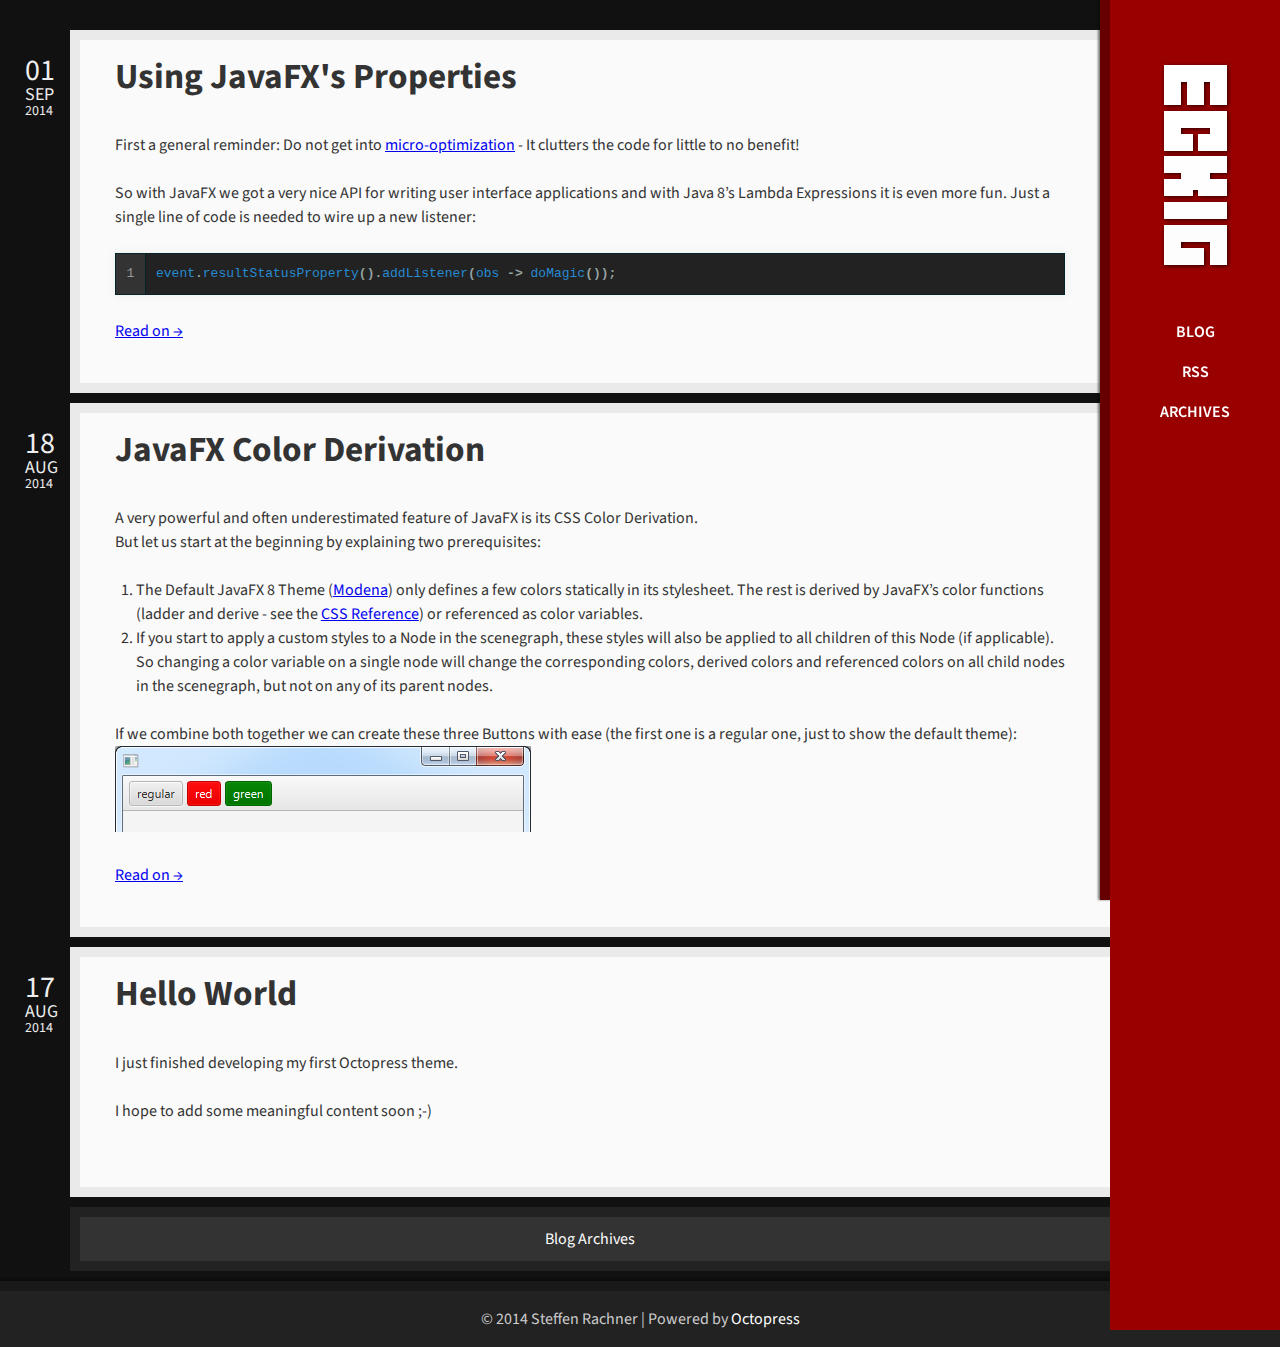
==== index.html @ db7b7342 "Site updated at 2014-09-01 18:35:54 UTC" ====
<!DOCTYPE html>
<!--            _    _        -->
<!--   ___  ___| | _(_) __ _  -->
<!--  / _ \/ __| |/ / |/ _` | -->
<!-- |  __/ (__|   <| | (_| | -->
<!--  \___|\___|_|\_\_|\__, | -->
<!--                   |___/  -->
<!--[if IEMobile 7 ]><html class="no-js iem7"><![endif]-->
<!--[if lt IE 9]><html class="no-js lte-ie8"><![endif]-->
<!--[if (gt IE 8)|(gt IEMobile 7)|!(IEMobile)|!(IE)]><!--><html class="no-js" lang="en"><!--<![endif]-->
<head>
  <meta charset="utf-8">
  <title>eckig</title>
  <meta name="viewport" content="width=device-width, initial-scale=1">

  
  <link rel="canonical" href="http://eckig.github.io">
  <link href="/favicon.png" rel="icon">
  <link href="//fonts.googleapis.com/css?family=Source+Sans+Pro:400,600" rel="stylesheet" type="text/css">
  <link href="/stylesheets/screen.css" media="screen, projection" rel="stylesheet" type="text/css">
  <link href="/atom.xml" rel="alternate" title="eckig" type="application/atom+xml">
  <script src="/javascripts/modernizr-2.0.js"></script>
  <script src="//ajax.googleapis.com/ajax/libs/jquery/1.9.1/jquery.min.js"></script>
  <script>!window.jQuery && document.write(unescape('%3Cscript src="./javascripts/libs/jquery.min.js"%3E%3C/script%3E'))</script>
  <script src="/javascripts/octopress.js" type="text/javascript"></script>
</head>

<body    class="collapse-sidebar sidebar-footer" >
  <header id="site-header" role="banner"><h1 class="title"><a href="/">eckig</a></h1>
<nav class="clearfix">
	<ul class="main-navigation">
  <li><a href="/">Blog</a></li>
  <li><a href="/atom.xml" rel="subscribe-rss" title="subscribe via RSS">RSS</a></li>
  <li><a href="/blog/archives">Archives</a></li>
</ul>


</nav>
<div class="header-bottom"></div>
</header>
  <div id="content-wrapper">
	<div class="blog-index">
  
  
  
    <article class="post format-standard"><div class="inner">
      <header>
	
	  <h1 class="entry-title"><a href="/blog/2014/09/01/using-javafxs-properties/">Using JavaFX's Properties</a></h1>
	
</header>

  <p>First a general reminder: Do not get into <a href="http://blog.codinghorror.com/the-sad-tragedy-of-micro-optimization-theater/">micro-optimization</a> - It clutters the code for little to no benefit!</p>

<p>So with JavaFX we got a very nice API for writing user interface applications and with Java 8&rsquo;s Lambda Expressions it is even more fun. Just a single line of code is needed to wire up a new listener:</p>

<figure class='code'><figcaption><span></span></figcaption><div class="highlight"><table><tr><td class="gutter"><pre class="line-numbers"><span class='line-number'>1</span>
</pre></td><td class='code'><pre><code class='java'><span class='line'><span class="n">event</span><span class="o">.</span><span class="na">resultStatusProperty</span><span class="o">().</span><span class="na">addListener</span><span class="o">(</span><span class="n">obs</span> <span class="o">-&gt;</span> <span class="n">doMagic</span><span class="o">());</span>
</span></code></pre></td></tr></table></div></figure>


<p></p>


  
    

	<time class='entry-date' datetime='2014-09-01T19:48:48+02:00'>
	  <span class='date'>
		<span class='date-day'>01</span>
		<span class='date-month'>Sep</span>
		<span class='date-year'>2014</span>
	  </span>
	</time>


  
  
  
  
	<footer>
	  <a rel="full-article" href="/blog/2014/09/01/using-javafxs-properties/">Read on &rarr;</a>
	</footer>
  


    </div></article>
  
  
    <article class="post format-standard"><div class="inner">
      <header>
	
	  <h1 class="entry-title"><a href="/blog/2014/08/18/javafx-color-derivation/">JavaFX Color Derivation</a></h1>
	
</header>

  <p>A very powerful and often underestimated feature of JavaFX is its CSS Color Derivation.<br/>
But let us start at the beginning by explaining two prerequisites:</p>

<ol>
<li>The Default JavaFX 8 Theme (<a href="http://fxexperience.com/2013/01/modena-new-theme-for-javafx-8/">Modena</a>) only defines a few colors statically in its stylesheet. The rest is derived by JavaFX&rsquo;s color functions (ladder and derive - see the <a href="http://docs.oracle.com/javase/8/javafx/api/javafx/scene/doc-files/cssref.html#typecolor">CSS Reference</a>) or referenced as color variables.</li>
<li>If you start to apply a custom styles to a Node in the scenegraph, these styles will also be applied to all children of this Node (if applicable). So changing a color variable on a single node will change the corresponding colors, derived colors and referenced colors on all child nodes in the scenegraph, but not on any of its parent nodes.</li>
</ol>


<p>If we combine both together we can create these three Buttons with ease (the first one is a regular one, just to show the default theme):<br/>
<img src="/assets/images/javafx-color-derivation-screenshot-1.png" alt="Java FX Color derivation example" /></p>


  
    

	<time class='entry-date' datetime='2014-08-18T18:35:51+02:00'>
	  <span class='date'>
		<span class='date-day'>18</span>
		<span class='date-month'>Aug</span>
		<span class='date-year'>2014</span>
	  </span>
	</time>


  
  
  
  
	<footer>
	  <a rel="full-article" href="/blog/2014/08/18/javafx-color-derivation/">Read on &rarr;</a>
	</footer>
  


    </div></article>
  
  
    <article class="post format-standard"><div class="inner">
      <header>
	
	  <h1 class="entry-title"><a href="/blog/2014/08/17/hello-world/">Hello World</a></h1>
	
</header>

  <p>I just finished developing my first Octopress theme.</p>

<p>I hope to add some meaningful content soon ;-)</p>

  
    

	<time class='entry-date' datetime='2014-08-17T15:31:03+02:00'>
	  <span class='date'>
		<span class='date-day'>17</span>
		<span class='date-month'>Aug</span>
		<span class='date-year'>2014</span>
	  </span>
	</time>


  
  
  
  


    </div></article>
  
  <div class="pagination"><div class="inner">
    
    <a href="/blog/archives">Blog Archives</a>
    
  </div></div>
</div>

  </div>
  <footer id="footer" role="contentinfo"><div class="inner">
	<p>&copy; 2014 Steffen Rachner | <span class="credit">Powered by <a href="http://octopress.org">Octopress</a></span></p>
</div></footer>
  

<script type="text/javascript">
      var disqus_shortname = 'eckig';
      
        
        var disqus_script = 'count.js';
      
    (function () {
      var dsq = document.createElement('script'); dsq.type = 'text/javascript'; dsq.async = true;
      dsq.src = '//' + disqus_shortname + '.disqus.com/' + disqus_script;
      (document.getElementsByTagName('head')[0] || document.getElementsByTagName('body')[0]).appendChild(dsq);
    }());
</script>



</body>
</html>
---- stylesheets/screen.css ----
html,body,div,span,applet,object,iframe,h1,h2,h3,h4,h5,h6,p,blockquote,pre,a,abbr,acronym,address,big,cite,code,del,dfn,em,img,ins,kbd,q,s,samp,small,strike,strong,sub,sup,tt,var,b,u,i,center,dl,dt,dd,ol,ul,li,fieldset,form,label,legend,table,caption,tbody,tfoot,thead,tr,th,td,article,aside,canvas,details,embed,figure,figcaption,footer,header,hgroup,menu,nav,output,ruby,section,summary,time,mark,audio,video{margin:0;padding:0;border:0;font:inherit;font-size:100%;vertical-align:baseline}html{line-height:1}ol,ul{list-style:none}table{border-collapse:collapse;border-spacing:0}caption,th,td{text-align:left;font-weight:normal;vertical-align:middle}q,blockquote{quotes:none}q:before,q:after,blockquote:before,blockquote:after{content:"";content:none}a img{border:none}article,aside,details,figcaption,figure,footer,header,hgroup,menu,nav,section,summary{display:block}.heading,h1,h2,h3,h4,h5,h6,#site-header ul a,.entry-date{font-family:"Source Sans Pro","PT Serif","Georgia","Helvetica Neue",Arial,sans-serif}.sans,body,html .gist .gist-file .gist-meta{font-family:"Source Sans Pro","PT Sans","Helvetica Neue",Arial,sans-serif}.serif{font-family:"Source Sans Pro","PT Sans","Helvetica Neue",Arial,sans-serif}.mono,pre,code,tt,p code,li code{font-family:Menlo,Monaco,"Andale Mono","lucida console","Courier New",monospace}body{line-height:1.5em;color:#333}h1{font-size:2.2em;line-height:1.2em}h1,h2,h3,h4,h5,h6{text-rendering:optimizelegibility;margin-bottom:1em;font-weight:bold}h2,section h1{font-size:1.5em}h3,section h2,section section h1{font-size:1.3em}h4,section h3,section section h2,section section section h1{font-size:1em}h5,section h4,section section h3{font-size:.9em}h6,section h5,section section h4,section section section h3{font-size:.8em}p,article blockquote,ul,ol{margin-bottom:1.5em}ul{list-style-type:disc}ul ul{list-style-type:circle;margin-bottom:0px}ul ul ul{list-style-type:square;margin-bottom:0px}ol{list-style-type:decimal}ol ol{list-style-type:lower-alpha;margin-bottom:0px}ol ol ol{list-style-type:lower-roman;margin-bottom:0px}ul,ul ul,ul ol,ol,ol ul,ol ol{margin-left:1.3em}ul ul,ul ol,ol ul,ol ol{margin-bottom:0em}strong{font-weight:bold}em{font-style:italic}sup,sub{font-size:0.75em;position:relative;display:inline-block;padding:0 .2em;line-height:.8em}sup{top:-.5em}sub{bottom:-.5em}a[rev='footnote']{font-size:.75em;padding:0 .3em;line-height:1}q{font-style:italic}q:before{content:"\201C"}q:after{content:"\201D"}em,dfn{font-style:italic}strong,dfn{font-weight:bold}del,s{text-decoration:line-through}abbr,acronym{border-bottom:1px dotted;cursor:help}hr{margin-bottom:0.2em}small{font-size:.8em}big{font-size:1.2em}article blockquote{font-style:italic;position:relative;font-size:1.2em;line-height:1.5em;padding-left:1em;border-left:4px solid rgba(68,68,68,0.5)}article blockquote cite{font-style:italic}article blockquote cite a{color:#444 !important;word-wrap:break-word}article blockquote cite:before{content:'\2014';padding-right:.3em;padding-left:.3em;color:#444}.pullquote-right:before,.pullquote-left:before{padding:0;border:none;content:attr(data-pullquote);float:right;width:45%;margin:.5em 0 1em 1.5em;position:relative;top:7px;font-size:1.4em;line-height:1.45em}.pullquote-left:before{float:left;margin:.5em 1.5em 1em 0}.force-wrap{white-space:-moz-pre-wrap;white-space:-pre-wrap;white-space:-o-pre-wrap;white-space:pre-wrap;word-wrap:break-word}body{margin-top:30px;background:#111}::-moz-selection{background:#222;color:#c22;text-shadow:none}::selection{background:#222;color:#c22;text-shadow:none}a{color:#00e;-webkit-transition:color 0.3s;-moz-transition:color 0.3s;-o-transition:color 0.3s;transition:color 0.3s}a:visited{color:#551a8b}a:hover{color:#000}a:focus{outline:none}a:hover,a:active{outline:0}#content-wrapper{padding-left:70px;margin-left:auto;margin-right:0;max-width:1300px}h1.title a:hover,h1.title a:focus{background-color:transparent}header ul,header li{margin:0}#site-header ul{list-style:none;background:#990000}#site-header ul a{font-weight:600;text-decoration:none}#site-header ul a:hover,#site-header ul a:active{background:#660000}.header-bottom{top:364px;height:100%;background:#990000}h1.title,h1.title a{text-indent:-5000em;display:block}article{position:relative}article.post{padding-top:1em}article.post,article.page,section#comments,.pagination{margin:10px 0;border-style:solid;border-width:10px 0 10px 10px}.format-standard,.type-page{background:#fafafa;border-color:#eaeaea;color:#333}section#comments,.pagination{background:#333;border-color:#222}#comments{padding-top:20px}#comments h1{color:#fff}.entry-date{width:40px;position:absolute;top:1rem;left:-55px;color:#eee}.entry-date .date{display:block;line-height:10px}.date .date-day{font-size:30px;line-height:30px}.date .date-month{font-size:18px;line-height:18px;margin-top:-5px;text-transform:uppercase}.date .date-year{font-size:14px;line-height:14px;margin-top:-2px}.pagination .inner,#footer .inner{color:#ccc;text-align:center}.pagination a{margin:0 10px}.pagination .inner{padding-top:10px !important;padding-bottom:10px !important}.pagination a,#footer a,#footer a:visited{text-decoration:none;color:#fff}#footer .inner{padding:1em 0}#footer p{margin:0}.inner{margin:0 auto;padding:0 215px 40px 35px}#blog-archives .post{padding:0}#blog-archives .inner{padding-top:1em}#blog-archives h1{font-size:1.5em;margin:0}#blog-archives>.post>.inner>article{margin-top:1em}article h1 a,article h1 a:visited{text-decoration:none;color:#333}article h1 a:hover,article h1 a:focus{color:#fff;background:#333}h2.archive-year{margin:0;padding:10px 0}article[role="page"] h1.entry-title{color:#fff}#footer{background:#222;border-top:10px solid #191919;-webkit-box-shadow:-11px -2px 2px 0px rgba(5,5,5,0.5);box-shadow:-11px -2px 2px 0px rgba(5,5,5,0.5)}@media screen and (max-width: 900px){#content-wrapper{padding-right:10px;padding-left:10px}article,section,div.comment{border:none !important}.header-bottom,.post-date{display:none}#site-header{border-bottom:10px solid #660000;background:#990000;padding:15px 15px 0}h1.title a,h1.title{color:#fff}h1.title{background:url(../images/logo_mobile.png) no-repeat top left;height:55px;width:157px;margin:0;padding:0}.comments:before{left:91px}ul.nav-menu li{float:right;margin-left:1rem}.nav-menu li a{color:#fff;padding:0.2rem 0.4rem}#respond p.data,#respond p.comment-form-comment{float:none;width:90%}#respond .data label{text-align:left}#respond textarea{width:100%}.inner{padding:0.1rem 1.5rem 1.5rem}article.post,article.page,article.attachment,section#write-comment,section#comments{margin-left:0}.comments-link{display:none}.post-thumb{padding-right:0}}@media screen and (min-width: 900px){#site-header{display:block;position:fixed;right:0;width:170px;height:100%;border-left:10px solid #660000;-webkit-box-shadow:-2px 0px 2px 0px rgba(5,5,5,0.5);box-shadow:-2px 0px 2px 0px rgba(5,5,5,0.5);top:0;z-index:900}h1.title a,h1.title{width:100%;height:100%}h1.title{background:url(../images/logo.png) no-repeat top left;height:270px;margin:0;padding:0}#site-header ul{padding-top:40px}#site-header ul li{text-align:center;width:100%;display:block}#site-header ul li a{display:block;text-align:center;width:100%;color:#fff;text-transform:uppercase;padding:0.6rem 0 0.4rem}}.highlight,html .gist .gist-file .gist-syntax .gist-highlight{border:1px solid #05232b !important}.highlight table td.code,html .gist .gist-file .gist-syntax .gist-highlight table td.code{width:100%}.highlight .line-numbers,html .gist .gist-file .gist-syntax .highlight .line_numbers{text-align:right;font-size:13px;line-height:1.45em;background:#333 !important;border-right:1px solid #00232c !important;padding:.8em !important;-webkit-border-radius:0;-moz-border-radius:0;-ms-border-radius:0;-o-border-radius:0;border-radius:0}.highlight .line-numbers span,html .gist .gist-file .gist-syntax .highlight .line_numbers span{color:#999 !important}figure.code,.gist-file,pre{-webkit-box-shadow:rgba(0,0,0,0.06) 0 0 10px;-moz-box-shadow:rgba(0,0,0,0.06) 0 0 10px;box-shadow:rgba(0,0,0,0.06) 0 0 10px}figure.code .highlight pre,.gist-file .highlight pre,pre .highlight pre{-webkit-box-shadow:none;-moz-box-shadow:none;box-shadow:none}html .gist .gist-file{margin-bottom:1.8em;position:relative;border:none}html .gist .gist-file .highlight{margin-bottom:0}html .gist .gist-file .gist-syntax{border-bottom:0 !important;background:none !important}html .gist .gist-file .gist-syntax .gist-highlight{background:#002b36 !important}html .gist .gist-file .gist-syntax .highlight pre{padding:0}html .gist .gist-file .gist-meta{padding:.6em 0.8em;border:1px solid #083e4b !important;color:#586e75;font-size:.7em !important;background:#073642;line-height:1.5em}html .gist .gist-file .gist-meta a{color:#75878b !important;text-decoration:none}html .gist .gist-file .gist-meta a:hover{text-decoration:underline}html .gist .gist-file .gist-meta a:hover{color:#93a1a1 !important}html .gist .gist-file .gist-meta a[href*='#file']{position:absolute;top:0;left:0;right:-10px;color:#474747 !important}html .gist .gist-file .gist-meta a[href*=raw]{top:.4em}pre{background:#002b36;-webkit-border-radius:0.4em;-moz-border-radius:0.4em;-ms-border-radius:0.4em;-o-border-radius:0.4em;border-radius:0.4em;border:1px solid #05232b;line-height:1.45em;font-size:13px;margin-bottom:2.1em;padding:.8em 1em;color:#93a1a1;overflow:auto}h3.filename+pre{-moz-border-radius-topleft:0px;-webkit-border-top-left-radius:0px;border-top-left-radius:0px;-moz-border-radius-topright:0px;-webkit-border-top-right-radius:0px;border-top-right-radius:0px}p code,li code{display:inline-block;white-space:no-wrap;background:#fff;font-size:.8em;line-height:1.5em;color:#555;border:1px solid #ddd;-webkit-border-radius:0.4em;-moz-border-radius:0.4em;-ms-border-radius:0.4em;-o-border-radius:0.4em;border-radius:0.4em;padding:0 .3em;margin:-1px 0}p pre code,li pre code{font-size:1em !important;background:none;border:none}.pre-code,html .gist .gist-file .gist-syntax .highlight pre,.highlight code{font-family:Menlo,Monaco,"Andale Mono","lucida console","Courier New",monospace !important;overflow:scroll;overflow-y:hidden;display:block;padding:.8em;overflow-x:auto;line-height:1.45em;background:#222 !important;color:#93a1a1 !important}.pre-code span,html .gist .gist-file .gist-syntax .highlight pre span,.highlight code span{color:#93a1a1 !important}.pre-code span,html .gist .gist-file .gist-syntax .highlight pre span,.highlight code span{font-style:normal !important;font-weight:normal !important}.pre-code .c,html .gist .gist-file .gist-syntax .highlight pre .c,.highlight code .c{color:#586e75 !important;font-style:italic !important}.pre-code .cm,html .gist .gist-file .gist-syntax .highlight pre .cm,.highlight code .cm{color:#586e75 !important;font-style:italic !important}.pre-code .cp,html .gist .gist-file .gist-syntax .highlight pre .cp,.highlight code .cp{color:#586e75 !important;font-style:italic !important}.pre-code .c1,html .gist .gist-file .gist-syntax .highlight pre .c1,.highlight code .c1{color:#586e75 !important;font-style:italic !important}.pre-code .cs,html .gist .gist-file .gist-syntax .highlight pre .cs,.highlight code .cs{color:#586e75 !important;font-weight:bold !important;font-style:italic !important}.pre-code .err,html .gist .gist-file .gist-syntax .highlight pre .err,.highlight code .err{color:#dc322f !important;background:none !important}.pre-code .k,html .gist .gist-file .gist-syntax .highlight pre .k,.highlight code .k{color:#cb4b16 !important}.pre-code .o,html .gist .gist-file .gist-syntax .highlight pre .o,.highlight code .o{color:#93a1a1 !important;font-weight:bold !important}.pre-code .p,html .gist .gist-file .gist-syntax .highlight pre .p,.highlight code .p{color:#93a1a1 !important}.pre-code .ow,html .gist .gist-file .gist-syntax .highlight pre .ow,.highlight code .ow{color:#2aa198 !important;font-weight:bold !important}.pre-code .gd,html .gist .gist-file .gist-syntax .highlight pre .gd,.highlight code .gd{color:#93a1a1 !important;background-color:#372c34 !important;display:inline-block}.pre-code .gd .x,html .gist .gist-file .gist-syntax .highlight pre .gd .x,.highlight code .gd .x{color:#93a1a1 !important;background-color:#4d2d33 !important;display:inline-block}.pre-code .ge,html .gist .gist-file .gist-syntax .highlight pre .ge,.highlight code .ge{color:#93a1a1 !important;font-style:italic !important}.pre-code .gh,html .gist .gist-file .gist-syntax .highlight pre .gh,.highlight code .gh{color:#586e75 !important}.pre-code .gi,html .gist .gist-file .gist-syntax .highlight pre .gi,.highlight code .gi{color:#93a1a1 !important;background-color:#1a412b !important;display:inline-block}.pre-code .gi .x,html .gist .gist-file .gist-syntax .highlight pre .gi .x,.highlight code .gi .x{color:#93a1a1 !important;background-color:#355720 !important;display:inline-block}.pre-code .gs,html .gist .gist-file .gist-syntax .highlight pre .gs,.highlight code .gs{color:#93a1a1 !important;font-weight:bold !important}.pre-code .gu,html .gist .gist-file .gist-syntax .highlight pre .gu,.highlight code .gu{color:#6c71c4 !important}.pre-code .kc,html .gist .gist-file .gist-syntax .highlight pre .kc,.highlight code .kc{color:#859900 !important;font-weight:bold !important}.pre-code .kd,html .gist .gist-file .gist-syntax .highlight pre .kd,.highlight code .kd{color:#268bd2 !important}.pre-code .kp,html .gist .gist-file .gist-syntax .highlight pre .kp,.highlight code .kp{color:#cb4b16 !important;font-weight:bold !important}.pre-code .kr,html .gist .gist-file .gist-syntax .highlight pre .kr,.highlight code .kr{color:#d33682 !important;font-weight:bold !important}.pre-code .kt,html .gist .gist-file .gist-syntax .highlight pre .kt,.highlight code .kt{color:#2aa198 !important}.pre-code .n,html .gist .gist-file .gist-syntax .highlight pre .n,.highlight code .n{color:#268bd2 !important}.pre-code .na,html .gist .gist-file .gist-syntax .highlight pre .na,.highlight code .na{color:#268bd2 !important}.pre-code .nb,html .gist .gist-file .gist-syntax .highlight pre .nb,.highlight code .nb{color:#859900 !important}.pre-code .nc,html .gist .gist-file .gist-syntax .highlight pre .nc,.highlight code .nc{color:#d33682 !important}.pre-code .no,html .gist .gist-file .gist-syntax .highlight pre .no,.highlight code .no{color:#b58900 !important}.pre-code .nl,html .gist .gist-file .gist-syntax .highlight pre .nl,.highlight code .nl{color:#859900 !important}.pre-code .ne,html .gist .gist-file .gist-syntax .highlight pre .ne,.highlight code .ne{color:#268bd2 !important;font-weight:bold !important}.pre-code .nf,html .gist .gist-file .gist-syntax .highlight pre .nf,.highlight code .nf{color:#268bd2 !important;font-weight:bold !important}.pre-code .nn,html .gist .gist-file .gist-syntax .highlight pre .nn,.highlight code .nn{color:#b58900 !important}.pre-code .nt,html .gist .gist-file .gist-syntax .highlight pre .nt,.highlight code .nt{color:#268bd2 !important;font-weight:bold !important}.pre-code .nx,html .gist .gist-file .gist-syntax .highlight pre .nx,.highlight code .nx{color:#b58900 !important}.pre-code .vg,html .gist .gist-file .gist-syntax .highlight pre .vg,.highlight code .vg{color:#268bd2 !important}.pre-code .vi,html .gist .gist-file .gist-syntax .highlight pre .vi,.highlight code .vi{color:#268bd2 !important}.pre-code .nv,html .gist .gist-file .gist-syntax .highlight pre .nv,.highlight code .nv{color:#268bd2 !important}.pre-code .mf,html .gist .gist-file .gist-syntax .highlight pre .mf,.highlight code .mf{color:#2aa198 !important}.pre-code .m,html .gist .gist-file .gist-syntax .highlight pre .m,.highlight code .m{color:#2aa198 !important}.pre-code .mh,html .gist .gist-file .gist-syntax .highlight pre .mh,.highlight code .mh{color:#2aa198 !important}.pre-code .mi,html .gist .gist-file .gist-syntax .highlight pre .mi,.highlight code .mi{color:#2aa198 !important}.pre-code .s,html .gist .gist-file .gist-syntax .highlight pre .s,.highlight code .s{color:#2aa198 !important}.pre-code .sd,html .gist .gist-file .gist-syntax .highlight pre .sd,.highlight code .sd{color:#2aa198 !important}.pre-code .s2,html .gist .gist-file .gist-syntax .highlight pre .s2,.highlight code .s2{color:#2aa198 !important}.pre-code .se,html .gist .gist-file .gist-syntax .highlight pre .se,.highlight code .se{color:#dc322f !important}.pre-code .si,html .gist .gist-file .gist-syntax .highlight pre .si,.highlight code .si{color:#268bd2 !important}.pre-code .sr,html .gist .gist-file .gist-syntax .highlight pre .sr,.highlight code .sr{color:#2aa198 !important}.pre-code .s1,html .gist .gist-file .gist-syntax .highlight pre .s1,.highlight code .s1{color:#2aa198 !important}.pre-code div .gd,html .gist .gist-file .gist-syntax .highlight pre div .gd,.highlight code div .gd,.pre-code div .gd .x,html .gist .gist-file .gist-syntax .highlight pre div .gd .x,.highlight code div .gd .x,.pre-code div .gi,html .gist .gist-file .gist-syntax .highlight pre div .gi,.highlight code div .gi,.pre-code div .gi .x,html .gist .gist-file .gist-syntax .highlight pre div .gi .x,.highlight code div .gi .x{display:inline-block;width:100%}.highlight,.gist-highlight{margin-bottom:1.8em;background:#002b36;overflow-y:hidden;overflow-x:auto}.highlight pre,.gist-highlight pre{background:none;-webkit-border-radius:0px;-moz-border-radius:0px;-ms-border-radius:0px;-o-border-radius:0px;border-radius:0px;border:none;padding:0;margin-bottom:0}pre::-webkit-scrollbar,.highlight::-webkit-scrollbar,.gist-highlight::-webkit-scrollbar{height:.5em;background:rgba(255,255,255,0.15)}pre::-webkit-scrollbar-thumb:horizontal,.highlight::-webkit-scrollbar-thumb:horizontal,.gist-highlight::-webkit-scrollbar-thumb:horizontal{background:rgba(255,255,255,0.2);-webkit-border-radius:4px;border-radius:4px}.highlight code{background:#000}figure.code{background:none;padding:0;border:0;margin-bottom:1.5em}figure.code pre{margin-bottom:0}figure.code figcaption{position:relative}figure.code .highlight{margin-bottom:0}.code-title,html .gist .gist-file .gist-meta a[href*='#file'],h3.filename,figure.code figcaption{text-align:center;font-size:13px;line-height:2em;color:#ccc;font-weight:normal;margin-bottom:0;font-family:"Helvetica Neue", Arial, "Lucida Grande", "Lucida Sans Unicode", Lucida, sans-serif;background:#333;border:none}.download-source,html .gist .gist-file .gist-meta a[href*=raw],figure.code figcaption a{position:absolute;right:.8em;text-decoration:none;color:#666 !important;z-index:1;font-size:13px;text-shadow:#cbcccc 0 1px 0;padding-left:3em}.download-source:hover,html .gist .gist-file .gist-meta a[href*=raw]:hover,figure.code figcaption a:hover{text-decoration:underline}
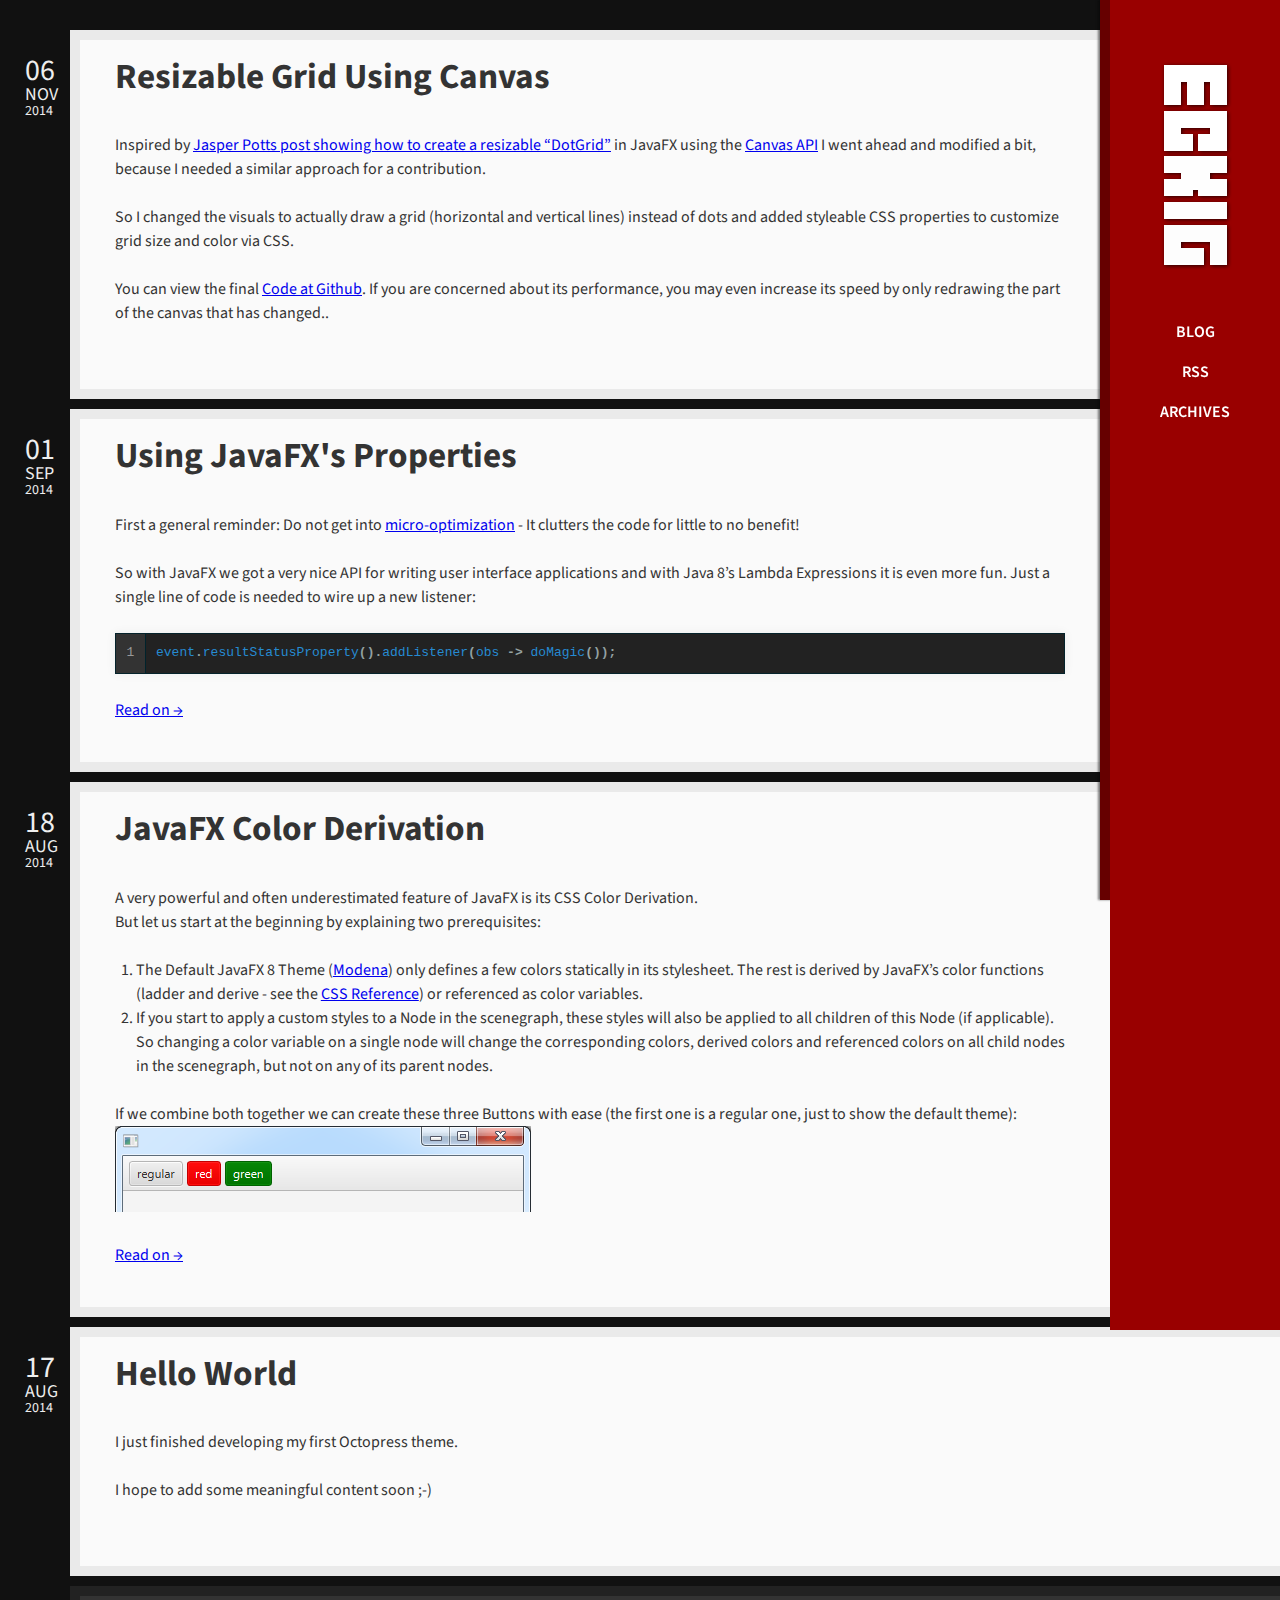
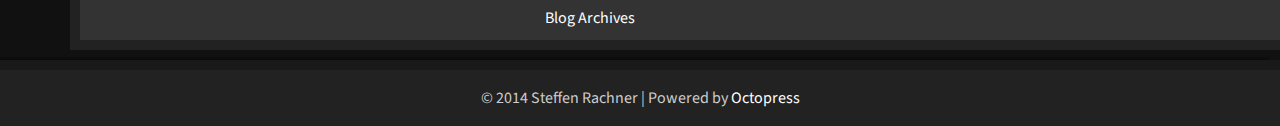
==== commit 40e15db2: "Site updated at 2014-11-06 17:57:17 UTC" ====
--- a/index.html
+++ b/index.html
@@ -47,6 +47,41 @@
     <article class="post format-standard"><div class="inner">
       <header>
 	
+	  <h1 class="entry-title"><a href="/blog/2014/11/06/resizable-grid-using-canvas/">Resizable Grid Using Canvas</a></h1>
+	
+</header>
+
+  <p>Inspired by <a href="http://fxexperience.com/2014/05/resizable-grid-using-canvas/">Jasper Potts post showing how to create a resizable &ldquo;DotGrid&rdquo;</a> in JavaFX using the <a href="http://docs.oracle.com/javase/8/javafx/api/javafx/scene/canvas/Canvas.html">Canvas API</a> I went ahead and modified a bit, because I needed a similar approach for a contribution.</p>
+
+<p>So I changed the visuals to actually draw a grid (horizontal and vertical lines) instead of dots and added styleable CSS properties to customize grid size and color via CSS.</p>
+
+<p>You can view the final <a href="https://gist.github.com/eckig/176b7c2a10048bb71f43">Code at Github</a>.
+If you are concerned about its performance, you may even increase its speed by only redrawing the part of the canvas that has changed..</p>
+
+  
+    
+
+	<time class='entry-date' datetime='2014-11-06T18:38:10+01:00'>
+	  <span class='date'>
+		<span class='date-day'>06</span>
+		<span class='date-month'>Nov</span>
+		<span class='date-year'>2014</span>
+	  </span>
+	</time>
+
+
+  
+  
+  
+  
+
+
+    </div></article>
+  
+  
+    <article class="post format-standard"><div class="inner">
+      <header>
+	
 	  <h1 class="entry-title"><a href="/blog/2014/09/01/using-javafxs-properties/">Using JavaFX's Properties</a></h1>
 	
 </header>
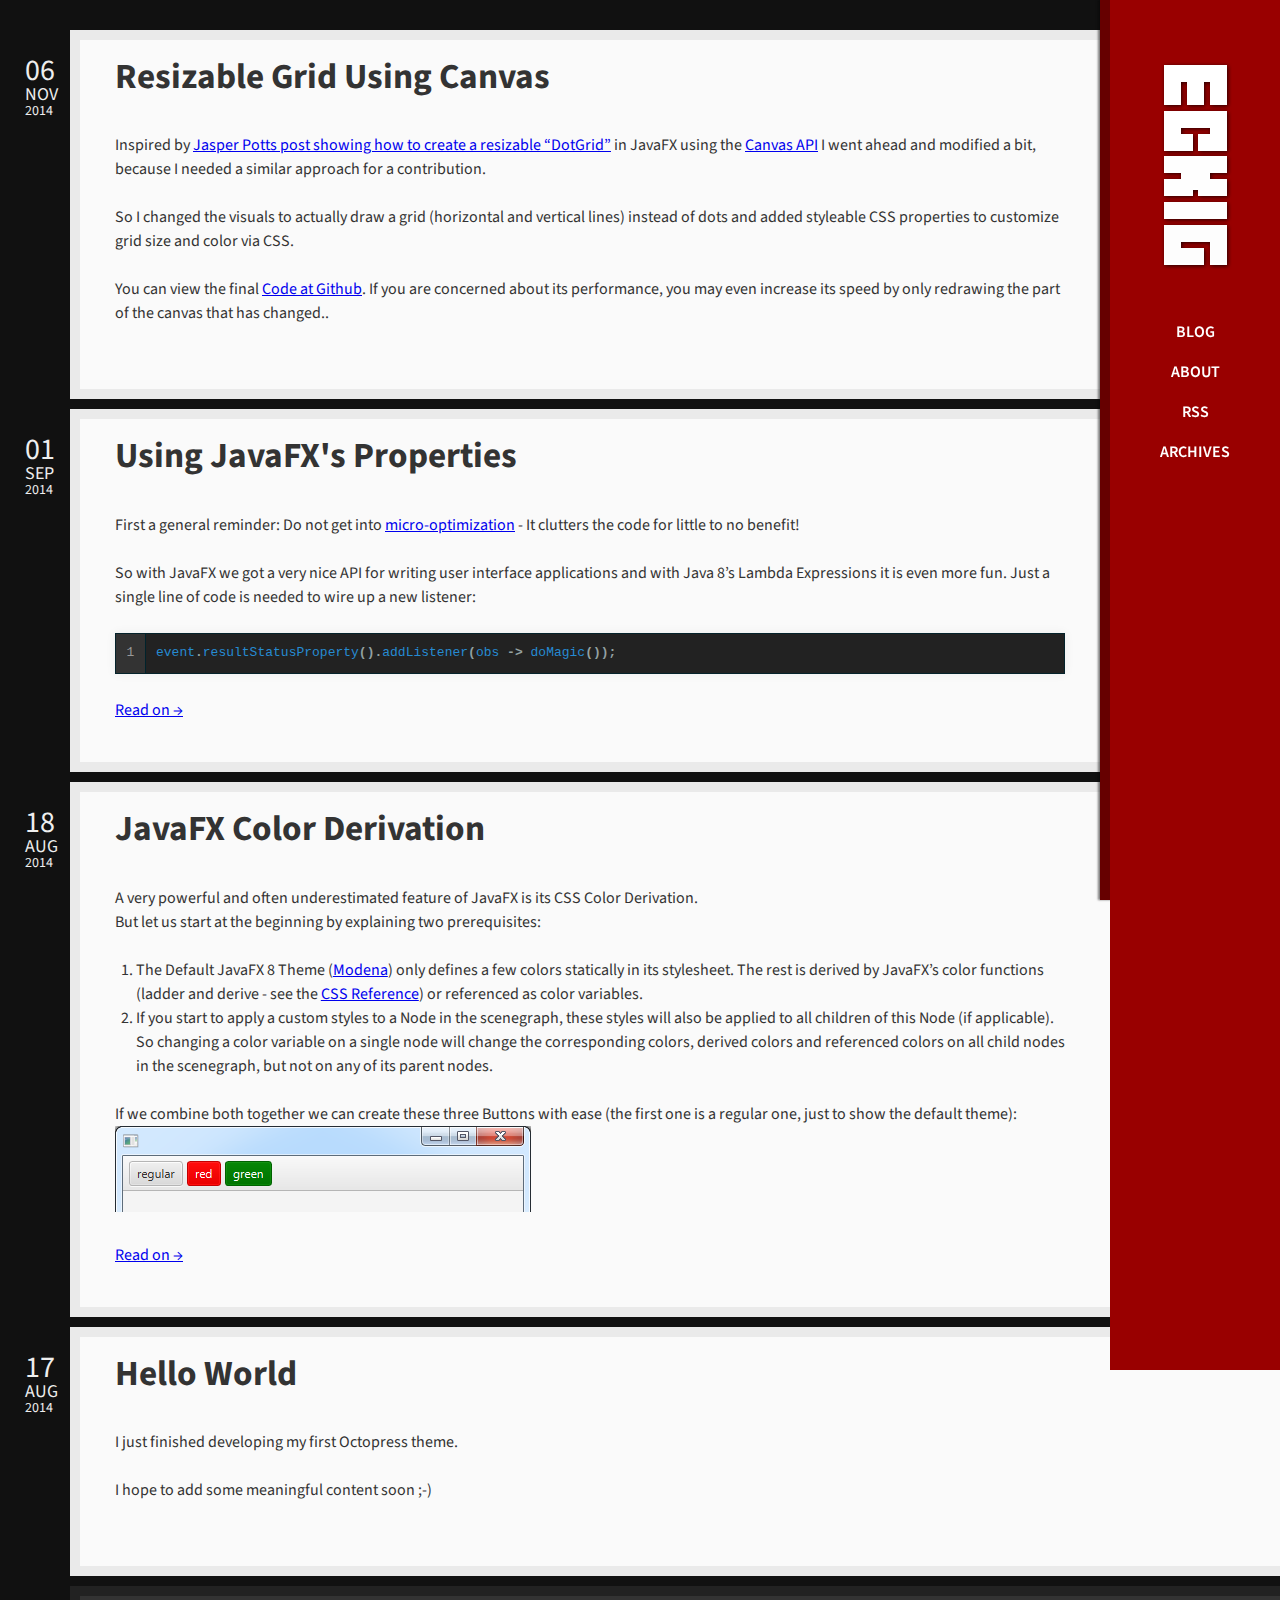
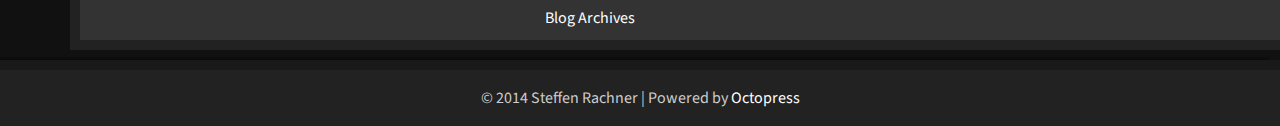
==== commit ea765115: "Site updated at 2014-11-13 19:52:39 UTC" ====
--- a/index.html
+++ b/index.html
@@ -31,6 +31,7 @@
 <nav class="clearfix">
 	<ul class="main-navigation">
   <li><a href="/">Blog</a></li>
+  <li><a href="/about">About</a></li>
   <li><a href="/atom.xml" rel="subscribe-rss" title="subscribe via RSS">RSS</a></li>
   <li><a href="/blog/archives">Archives</a></li>
 </ul>
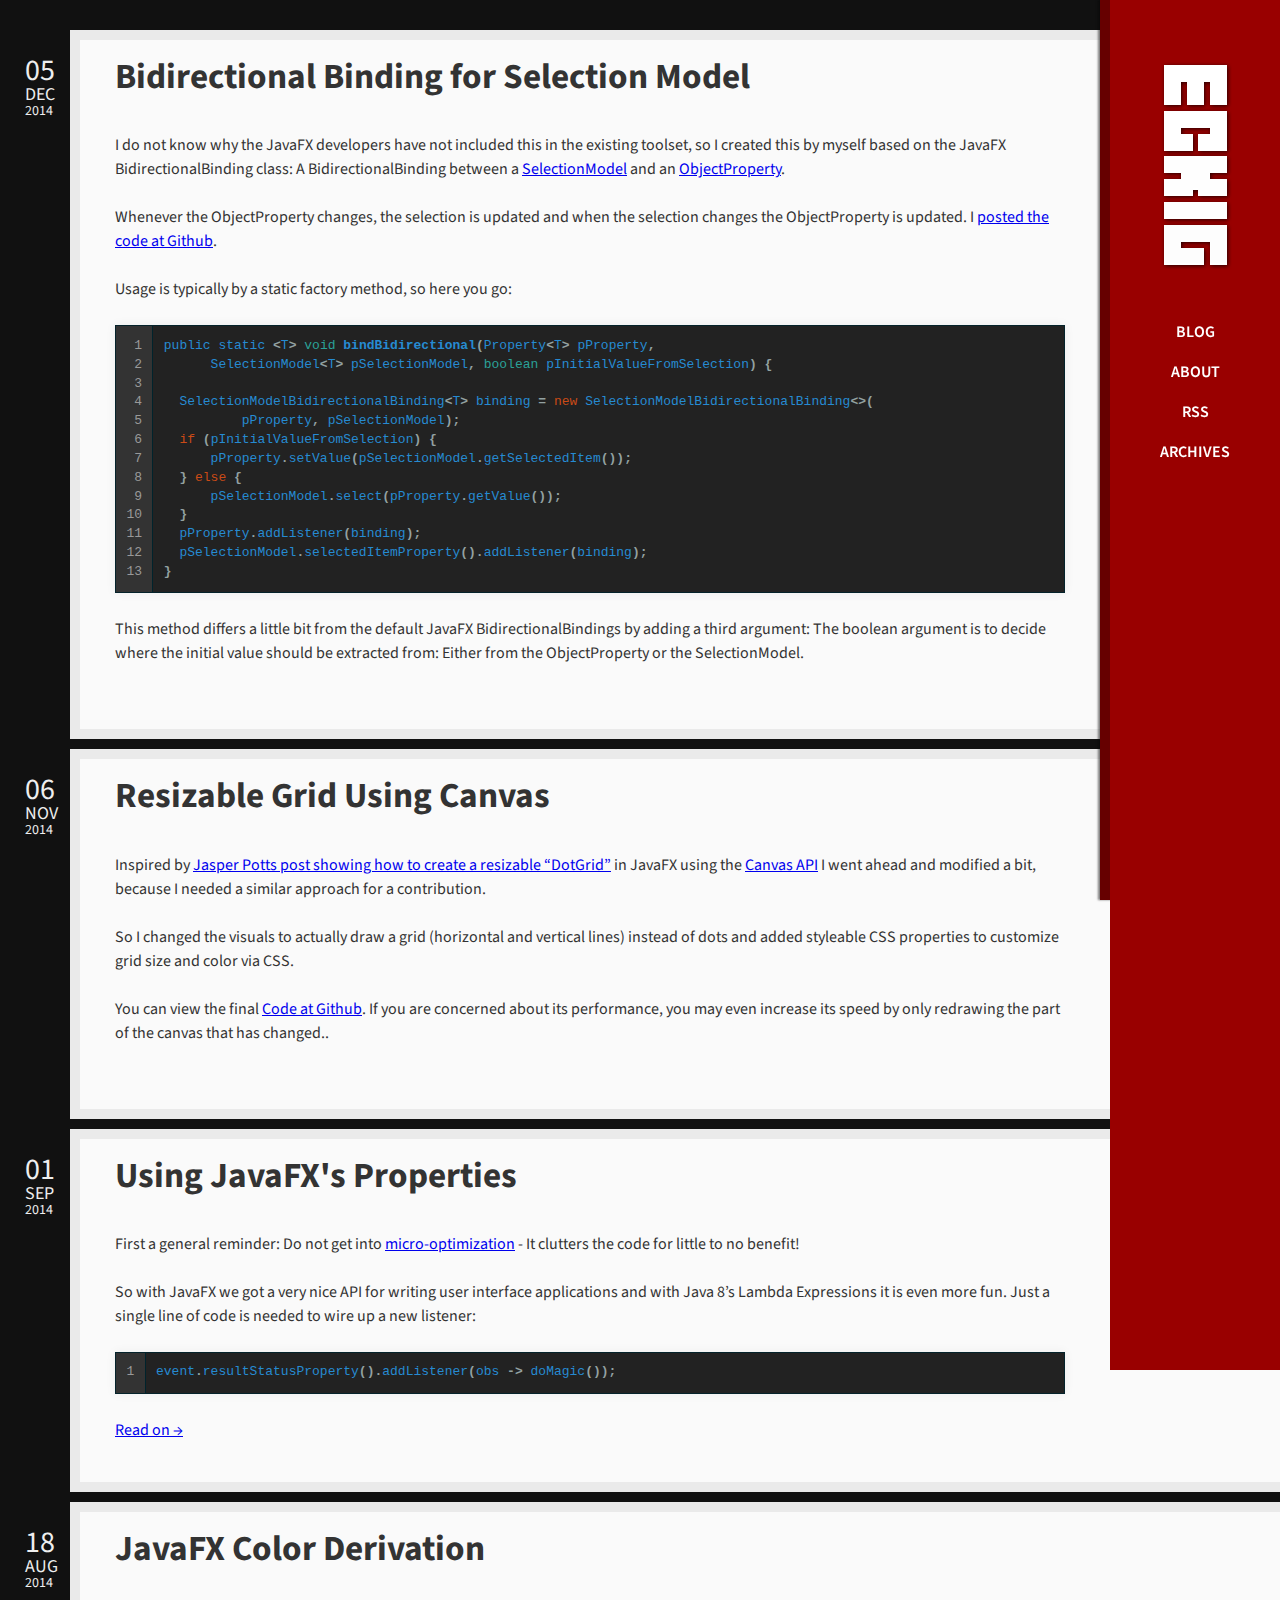
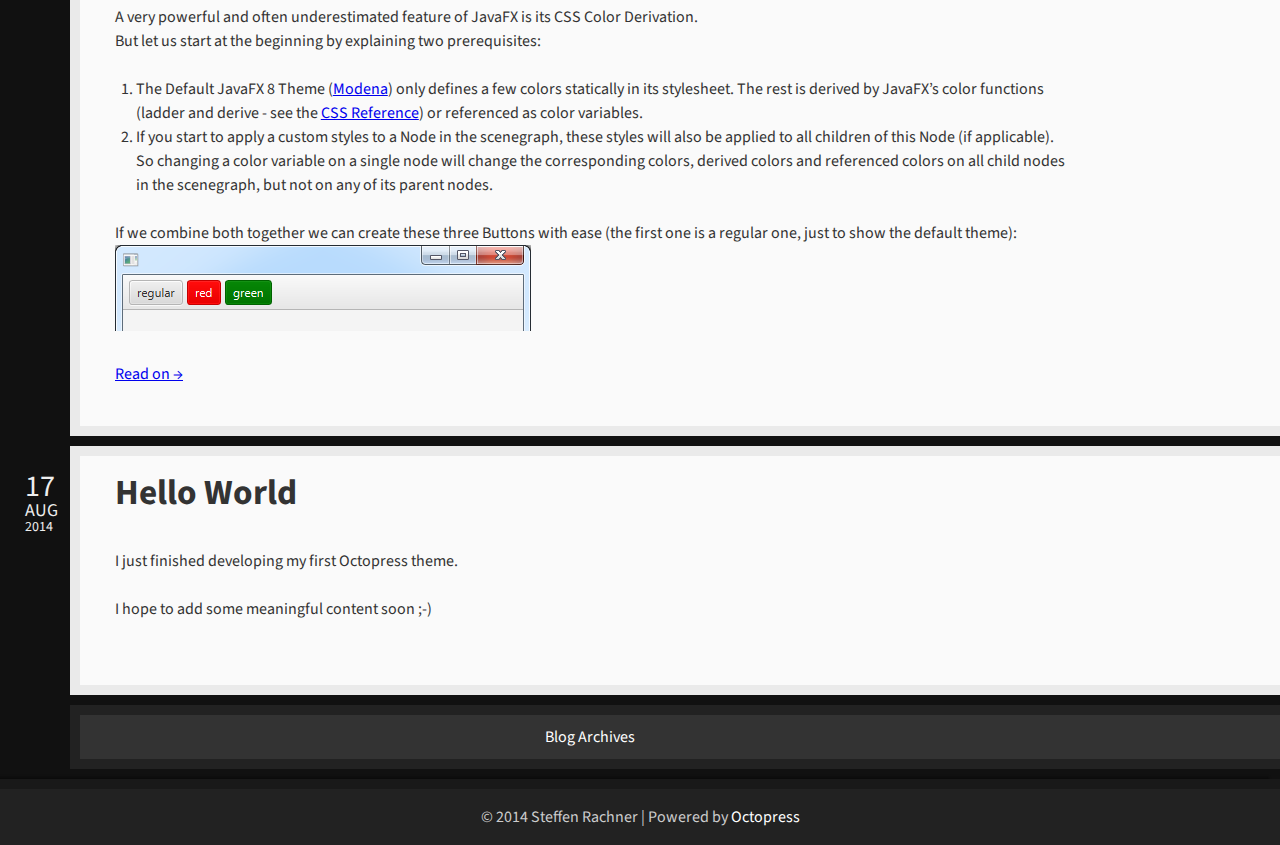
==== commit 0134d529: "Site updated at 2014-12-05 06:35:14 UTC" ====
--- a/index.html
+++ b/index.html
@@ -48,6 +48,71 @@
     <article class="post format-standard"><div class="inner">
       <header>
 	
+	  <h1 class="entry-title"><a href="/blog/2014/12/05/bidirectional-binding-for-selection-model/">Bidirectional Binding for Selection Model</a></h1>
+	
+</header>
+
+  <p>I do not know why the JavaFX developers have not included this in the existing toolset, so I created this by myself based on the JavaFX BidirectionalBinding class: A BidirectionalBinding between a <a href="https://docs.oracle.com/javase/8/javafx/api/javafx/scene/control/SelectionModel.html">SelectionModel</a> and an <a href="https://docs.oracle.com/javase/8/javafx/api/javafx/beans/property/ObjectProperty.html">ObjectProperty</a>.</p>
+
+<p>Whenever the ObjectProperty changes, the selection is updated and when the selection changes the ObjectProperty is updated. I <a href="https://gist.github.com/eckig/03c6c2d6920c69b79ad4">posted the code at Github</a>.</p>
+
+<p>Usage is typically by a static factory method, so here you go:</p>
+
+<figure class='code'><figcaption><span></span></figcaption><div class="highlight"><table><tr><td class="gutter"><pre class="line-numbers"><span class='line-number'>1</span>
+<span class='line-number'>2</span>
+<span class='line-number'>3</span>
+<span class='line-number'>4</span>
+<span class='line-number'>5</span>
+<span class='line-number'>6</span>
+<span class='line-number'>7</span>
+<span class='line-number'>8</span>
+<span class='line-number'>9</span>
+<span class='line-number'>10</span>
+<span class='line-number'>11</span>
+<span class='line-number'>12</span>
+<span class='line-number'>13</span>
+</pre></td><td class='code'><pre><code class='java'><span class='line'><span class="kd">public</span> <span class="kd">static</span> <span class="o">&lt;</span><span class="n">T</span><span class="o">&gt;</span> <span class="kt">void</span> <span class="nf">bindBidirectional</span><span class="o">(</span><span class="n">Property</span><span class="o">&lt;</span><span class="n">T</span><span class="o">&gt;</span> <span class="n">pProperty</span><span class="o">,</span>
+</span><span class='line'>      <span class="n">SelectionModel</span><span class="o">&lt;</span><span class="n">T</span><span class="o">&gt;</span> <span class="n">pSelectionModel</span><span class="o">,</span> <span class="kt">boolean</span> <span class="n">pInitialValueFromSelection</span><span class="o">)</span> <span class="o">{</span>
+</span><span class='line'>
+</span><span class='line'>  <span class="n">SelectionModelBidirectionalBinding</span><span class="o">&lt;</span><span class="n">T</span><span class="o">&gt;</span> <span class="n">binding</span> <span class="o">=</span> <span class="k">new</span> <span class="n">SelectionModelBidirectionalBinding</span><span class="o">&lt;&gt;(</span>
+</span><span class='line'>          <span class="n">pProperty</span><span class="o">,</span> <span class="n">pSelectionModel</span><span class="o">);</span>
+</span><span class='line'>  <span class="k">if</span> <span class="o">(</span><span class="n">pInitialValueFromSelection</span><span class="o">)</span> <span class="o">{</span>
+</span><span class='line'>      <span class="n">pProperty</span><span class="o">.</span><span class="na">setValue</span><span class="o">(</span><span class="n">pSelectionModel</span><span class="o">.</span><span class="na">getSelectedItem</span><span class="o">());</span>
+</span><span class='line'>  <span class="o">}</span> <span class="k">else</span> <span class="o">{</span>
+</span><span class='line'>      <span class="n">pSelectionModel</span><span class="o">.</span><span class="na">select</span><span class="o">(</span><span class="n">pProperty</span><span class="o">.</span><span class="na">getValue</span><span class="o">());</span>
+</span><span class='line'>  <span class="o">}</span>
+</span><span class='line'>  <span class="n">pProperty</span><span class="o">.</span><span class="na">addListener</span><span class="o">(</span><span class="n">binding</span><span class="o">);</span>
+</span><span class='line'>  <span class="n">pSelectionModel</span><span class="o">.</span><span class="na">selectedItemProperty</span><span class="o">().</span><span class="na">addListener</span><span class="o">(</span><span class="n">binding</span><span class="o">);</span>
+</span><span class='line'><span class="o">}</span>
+</span></code></pre></td></tr></table></div></figure>
+
+
+<p>This method differs a little bit from the default JavaFX BidirectionalBindings by adding a third argument: The boolean argument is to decide where the initial value should be extracted from: Either from the ObjectProperty or the SelectionModel.</p>
+
+  
+    
+
+	<time class='entry-date' datetime='2014-12-05T07:17:47+01:00'>
+	  <span class='date'>
+		<span class='date-day'>05</span>
+		<span class='date-month'>Dec</span>
+		<span class='date-year'>2014</span>
+	  </span>
+	</time>
+
+
+  
+  
+  
+  
+
+
+    </div></article>
+  
+  
+    <article class="post format-standard"><div class="inner">
+      <header>
+	
 	  <h1 class="entry-title"><a href="/blog/2014/11/06/resizable-grid-using-canvas/">Resizable Grid Using Canvas</a></h1>
 	
 </header>
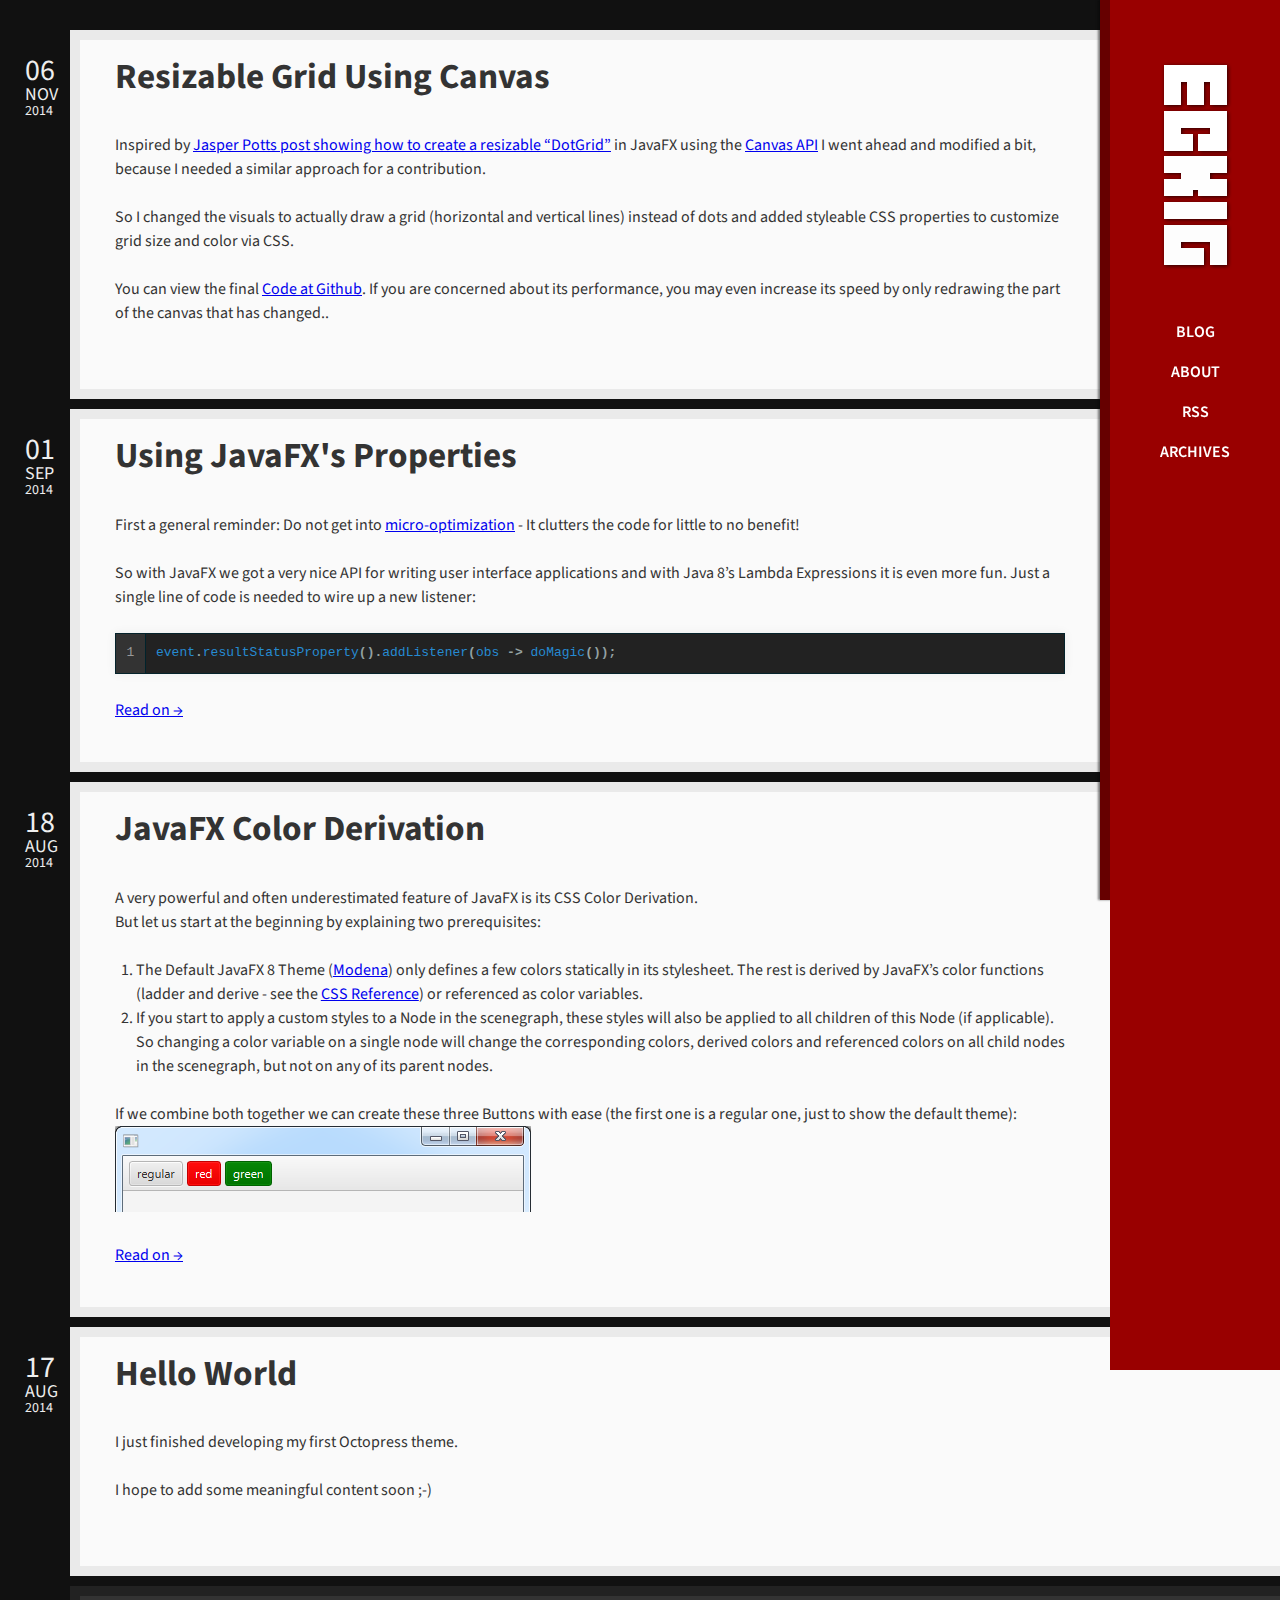
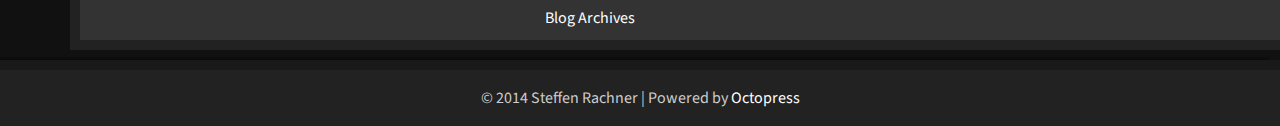
==== commit 91f424e7: "Site updated at 2014-12-05 07:02:24 UTC" ====
--- a/index.html
+++ b/index.html
@@ -48,71 +48,6 @@
     <article class="post format-standard"><div class="inner">
       <header>
 	
-	  <h1 class="entry-title"><a href="/blog/2014/12/05/bidirectional-binding-for-selection-model/">Bidirectional Binding for Selection Model</a></h1>
-	
-</header>
-
-  <p>I do not know why the JavaFX developers have not included this in the existing toolset, so I created this by myself based on the JavaFX BidirectionalBinding class: A BidirectionalBinding between a <a href="https://docs.oracle.com/javase/8/javafx/api/javafx/scene/control/SelectionModel.html">SelectionModel</a> and an <a href="https://docs.oracle.com/javase/8/javafx/api/javafx/beans/property/ObjectProperty.html">ObjectProperty</a>.</p>
-
-<p>Whenever the ObjectProperty changes, the selection is updated and when the selection changes the ObjectProperty is updated. I <a href="https://gist.github.com/eckig/03c6c2d6920c69b79ad4">posted the code at Github</a>.</p>
-
-<p>Usage is typically by a static factory method, so here you go:</p>
-
-<figure class='code'><figcaption><span></span></figcaption><div class="highlight"><table><tr><td class="gutter"><pre class="line-numbers"><span class='line-number'>1</span>
-<span class='line-number'>2</span>
-<span class='line-number'>3</span>
-<span class='line-number'>4</span>
-<span class='line-number'>5</span>
-<span class='line-number'>6</span>
-<span class='line-number'>7</span>
-<span class='line-number'>8</span>
-<span class='line-number'>9</span>
-<span class='line-number'>10</span>
-<span class='line-number'>11</span>
-<span class='line-number'>12</span>
-<span class='line-number'>13</span>
-</pre></td><td class='code'><pre><code class='java'><span class='line'><span class="kd">public</span> <span class="kd">static</span> <span class="o">&lt;</span><span class="n">T</span><span class="o">&gt;</span> <span class="kt">void</span> <span class="nf">bindBidirectional</span><span class="o">(</span><span class="n">Property</span><span class="o">&lt;</span><span class="n">T</span><span class="o">&gt;</span> <span class="n">pProperty</span><span class="o">,</span>
-</span><span class='line'>      <span class="n">SelectionModel</span><span class="o">&lt;</span><span class="n">T</span><span class="o">&gt;</span> <span class="n">pSelectionModel</span><span class="o">,</span> <span class="kt">boolean</span> <span class="n">pInitialValueFromSelection</span><span class="o">)</span> <span class="o">{</span>
-</span><span class='line'>
-</span><span class='line'>  <span class="n">SelectionModelBidirectionalBinding</span><span class="o">&lt;</span><span class="n">T</span><span class="o">&gt;</span> <span class="n">binding</span> <span class="o">=</span> <span class="k">new</span> <span class="n">SelectionModelBidirectionalBinding</span><span class="o">&lt;&gt;(</span>
-</span><span class='line'>          <span class="n">pProperty</span><span class="o">,</span> <span class="n">pSelectionModel</span><span class="o">);</span>
-</span><span class='line'>  <span class="k">if</span> <span class="o">(</span><span class="n">pInitialValueFromSelection</span><span class="o">)</span> <span class="o">{</span>
-</span><span class='line'>      <span class="n">pProperty</span><span class="o">.</span><span class="na">setValue</span><span class="o">(</span><span class="n">pSelectionModel</span><span class="o">.</span><span class="na">getSelectedItem</span><span class="o">());</span>
-</span><span class='line'>  <span class="o">}</span> <span class="k">else</span> <span class="o">{</span>
-</span><span class='line'>      <span class="n">pSelectionModel</span><span class="o">.</span><span class="na">select</span><span class="o">(</span><span class="n">pProperty</span><span class="o">.</span><span class="na">getValue</span><span class="o">());</span>
-</span><span class='line'>  <span class="o">}</span>
-</span><span class='line'>  <span class="n">pProperty</span><span class="o">.</span><span class="na">addListener</span><span class="o">(</span><span class="n">binding</span><span class="o">);</span>
-</span><span class='line'>  <span class="n">pSelectionModel</span><span class="o">.</span><span class="na">selectedItemProperty</span><span class="o">().</span><span class="na">addListener</span><span class="o">(</span><span class="n">binding</span><span class="o">);</span>
-</span><span class='line'><span class="o">}</span>
-</span></code></pre></td></tr></table></div></figure>
-
-
-<p>This method differs a little bit from the default JavaFX BidirectionalBindings by adding a third argument: The boolean argument is to decide where the initial value should be extracted from: Either from the ObjectProperty or the SelectionModel.</p>
-
-  
-    
-
-	<time class='entry-date' datetime='2014-12-05T07:17:47+01:00'>
-	  <span class='date'>
-		<span class='date-day'>05</span>
-		<span class='date-month'>Dec</span>
-		<span class='date-year'>2014</span>
-	  </span>
-	</time>
-
-
-  
-  
-  
-  
-
-
-    </div></article>
-  
-  
-    <article class="post format-standard"><div class="inner">
-      <header>
-	
 	  <h1 class="entry-title"><a href="/blog/2014/11/06/resizable-grid-using-canvas/">Resizable Grid Using Canvas</a></h1>
 	
 </header>
--- a/stylesheets/screen.css
+++ b/stylesheets/screen.css
@@ -1 +1 @@
-html,body,div,span,applet,object,iframe,h1,h2,h3,h4,h5,h6,p,blockquote,pre,a,abbr,acronym,address,big,cite,code,del,dfn,em,img,ins,kbd,q,s,samp,small,strike,strong,sub,sup,tt,var,b,u,i,center,dl,dt,dd,ol,ul,li,fieldset,form,label,legend,table,caption,tbody,tfoot,thead,tr,th,td,article,aside,canvas,details,embed,figure,figcaption,footer,header,hgroup,menu,nav,output,ruby,section,summary,time,mark,audio,video{margin:0;padding:0;border:0;font:inherit;font-size:100%;vertical-align:baseline}html{line-height:1}ol,ul{list-style:none}table{border-collapse:collapse;border-spacing:0}caption,th,td{text-align:left;font-weight:normal;vertical-align:middle}q,blockquote{quotes:none}q:before,q:after,blockquote:before,blockquote:after{content:"";content:none}a img{border:none}article,aside,details,figcaption,figure,footer,header,hgroup,menu,nav,section,summary{display:block}.heading,h1,h2,h3,h4,h5,h6,#site-header ul a,.entry-date{font-family:"Source Sans Pro","PT Serif","Georgia","Helvetica Neue",Arial,sans-serif}.sans,body,html .gist .gist-file .gist-meta{font-family:"Source Sans Pro","PT Sans","Helvetica Neue",Arial,sans-serif}.serif{font-family:"Source Sans Pro","PT Sans","Helvetica Neue",Arial,sans-serif}.mono,pre,code,tt,p code,li code{font-family:Menlo,Monaco,"Andale Mono","lucida console","Courier New",monospace}body{line-height:1.5em;color:#333}h1{font-size:2.2em;line-height:1.2em}h1,h2,h3,h4,h5,h6{text-rendering:optimizelegibility;margin-bottom:1em;font-weight:bold}h2,section h1{font-size:1.5em}h3,section h2,section section h1{font-size:1.3em}h4,section h3,section section h2,section section section h1{font-size:1em}h5,section h4,section section h3{font-size:.9em}h6,section h5,section section h4,section section section h3{font-size:.8em}p,article blockquote,ul,ol{margin-bottom:1.5em}ul{list-style-type:disc}ul ul{list-style-type:circle;margin-bottom:0px}ul ul ul{list-style-type:square;margin-bottom:0px}ol{list-style-type:decimal}ol ol{list-style-type:lower-alpha;margin-bottom:0px}ol ol ol{list-style-type:lower-roman;margin-bottom:0px}ul,ul ul,ul ol,ol,ol ul,ol ol{margin-left:1.3em}ul ul,ul ol,ol ul,ol ol{margin-bottom:0em}strong{font-weight:bold}em{font-style:italic}sup,sub{font-size:0.75em;position:relative;display:inline-block;padding:0 .2em;line-height:.8em}sup{top:-.5em}sub{bottom:-.5em}a[rev='footnote']{font-size:.75em;padding:0 .3em;line-height:1}q{font-style:italic}q:before{content:"\201C"}q:after{content:"\201D"}em,dfn{font-style:italic}strong,dfn{font-weight:bold}del,s{text-decoration:line-through}abbr,acronym{border-bottom:1px dotted;cursor:help}hr{margin-bottom:0.2em}small{font-size:.8em}big{font-size:1.2em}article blockquote{font-style:italic;position:relative;font-size:1.2em;line-height:1.5em;padding-left:1em;border-left:4px solid rgba(68,68,68,0.5)}article blockquote cite{font-style:italic}article blockquote cite a{color:#444 !important;word-wrap:break-word}article blockquote cite:before{content:'\2014';padding-right:.3em;padding-left:.3em;color:#444}.pullquote-right:before,.pullquote-left:before{padding:0;border:none;content:attr(data-pullquote);float:right;width:45%;margin:.5em 0 1em 1.5em;position:relative;top:7px;font-size:1.4em;line-height:1.45em}.pullquote-left:before{float:left;margin:.5em 1.5em 1em 0}.force-wrap{white-space:-moz-pre-wrap;white-space:-pre-wrap;white-space:-o-pre-wrap;white-space:pre-wrap;word-wrap:break-word}body{margin-top:30px;background:#111}::-moz-selection{background:#222;color:#c22;text-shadow:none}::selection{background:#222;color:#c22;text-shadow:none}a{color:#00e;-webkit-transition:color 0.3s;-moz-transition:color 0.3s;-o-transition:color 0.3s;transition:color 0.3s}a:visited{color:#551a8b}a:hover{color:#000}a:focus{outline:none}a:hover,a:active{outline:0}#content-wrapper{padding-left:70px;margin-left:auto;margin-right:0;max-width:1300px}h1.title a:hover,h1.title a:focus{background-color:transparent}header ul,header li{margin:0}#site-header ul{list-style:none;background:#990000}#site-header ul a{font-weight:600;text-decoration:none}#site-header ul a:hover,#site-header ul a:active{background:#660000}.header-bottom{top:364px;height:100%;background:#990000}h1.title,h1.title a{text-indent:-5000em;display:block}article{position:relative}article.post{padding-top:1em}article.post,article.page,section#comments,.pagination{margin:10px 0;border-style:solid;border-width:10px 0 10px 10px}.format-standard,.type-page{background:#fafafa;border-color:#eaeaea;color:#333}section#comments,.pagination{background:#333;border-color:#222}#comments{padding-top:20px}#comments h1{color:#fff}.entry-date{width:40px;position:absolute;top:1rem;left:-55px;color:#eee}.entry-date .date{display:block;line-height:10px}.date .date-day{font-size:30px;line-height:30px}.date .date-month{font-size:18px;line-height:18px;margin-top:-5px;text-transform:uppercase}.date .date-year{font-size:14px;line-height:14px;margin-top:-2px}.pagination .inner,#footer .inner{color:#ccc;text-align:center}.pagination a{margin:0 10px}.pagination .inner{padding-top:10px !important;padding-bottom:10px !important}.pagination a,#footer a,#footer a:visited{text-decoration:none;color:#fff}#footer .inner{padding:1em 0}#footer p{margin:0}.inner{margin:0 auto;padding:0 215px 40px 35px}#blog-archives .post{padding:0}#blog-archives .inner{padding-top:1em}#blog-archives h1{font-size:1.5em;margin:0}#blog-archives>.post>.inner>article{margin-top:1em}article h1 a,article h1 a:visited{text-decoration:none;color:#333}article h1 a:hover,article h1 a:focus{color:#fff;background:#333}h2.archive-year{margin:0;padding:10px 0}article[role="page"] h1.entry-title{color:#fff}#footer{background:#222;border-top:10px solid #191919;-webkit-box-shadow:-11px -2px 2px 0px rgba(5,5,5,0.5);box-shadow:-11px -2px 2px 0px rgba(5,5,5,0.5)}@media screen and (max-width: 900px){#content-wrapper{padding-right:10px;padding-left:10px}article,section,div.comment{border:none !important}.header-bottom,.post-date{display:none}#site-header{border-bottom:10px solid #660000;background:#990000;padding:15px 15px 0}h1.title a,h1.title{color:#fff}h1.title{background:url(../images/logo_mobile.png) no-repeat top left;height:55px;width:157px;margin:0;padding:0}.comments:before{left:91px}ul.nav-menu li{float:right;margin-left:1rem}.nav-menu li a{color:#fff;padding:0.2rem 0.4rem}#respond p.data,#respond p.comment-form-comment{float:none;width:90%}#respond .data label{text-align:left}#respond textarea{width:100%}.inner{padding:0.1rem 1.5rem 1.5rem}article.post,article.page,article.attachment,section#write-comment,section#comments{margin-left:0}.comments-link{display:none}.post-thumb{padding-right:0}}@media screen and (min-width: 900px){#site-header{display:block;position:fixed;right:0;width:170px;height:100%;border-left:10px solid #660000;-webkit-box-shadow:-2px 0px 2px 0px rgba(5,5,5,0.5);box-shadow:-2px 0px 2px 0px rgba(5,5,5,0.5);top:0;z-index:900}h1.title a,h1.title{width:100%;height:100%}h1.title{background:url(../images/logo.png) no-repeat top left;height:270px;margin:0;padding:0}#site-header ul{padding-top:40px}#site-header ul li{text-align:center;width:100%;display:block}#site-header ul li a{display:block;text-align:center;width:100%;color:#fff;text-transform:uppercase;padding:0.6rem 0 0.4rem}}.highlight,html .gist .gist-file .gist-syntax .gist-highlight{border:1px solid #05232b !important}.highlight table td.code,html .gist .gist-file .gist-syntax .gist-highlight table td.code{width:100%}.highlight .line-numbers,html .gist .gist-file .gist-syntax .highlight .line_numbers{text-align:right;font-size:13px;line-height:1.45em;background:#333 !important;border-right:1px solid #00232c !important;padding:.8em !important;-webkit-border-radius:0;-moz-border-radius:0;-ms-border-radius:0;-o-border-radius:0;border-radius:0}.highlight .line-numbers span,html .gist .gist-file .gist-syntax .highlight .line_numbers span{color:#999 !important}figure.code,.gist-file,pre{-webkit-box-shadow:rgba(0,0,0,0.06) 0 0 10px;-moz-box-shadow:rgba(0,0,0,0.06) 0 0 10px;box-shadow:rgba(0,0,0,0.06) 0 0 10px}figure.code .highlight pre,.gist-file .highlight pre,pre .highlight pre{-webkit-box-shadow:none;-moz-box-shadow:none;box-shadow:none}html .gist .gist-file{margin-bottom:1.8em;position:relative;border:none}html .gist .gist-file .highlight{margin-bottom:0}html .gist .gist-file .gist-syntax{border-bottom:0 !important;background:none !important}html .gist .gist-file .gist-syntax .gist-highlight{background:#002b36 !important}html .gist .gist-file .gist-syntax .highlight pre{padding:0}html .gist .gist-file .gist-meta{padding:.6em 0.8em;border:1px solid #083e4b !important;color:#586e75;font-size:.7em !important;background:#073642;line-height:1.5em}html .gist .gist-file .gist-meta a{color:#75878b !important;text-decoration:none}html .gist .gist-file .gist-meta a:hover{text-decoration:underline}html .gist .gist-file .gist-meta a:hover{color:#93a1a1 !important}html .gist .gist-file .gist-meta a[href*='#file']{position:absolute;top:0;left:0;right:-10px;color:#474747 !important}html .gist .gist-file .gist-meta a[href*=raw]{top:.4em}pre{background:#002b36;-webkit-border-radius:0.4em;-moz-border-radius:0.4em;-ms-border-radius:0.4em;-o-border-radius:0.4em;border-radius:0.4em;border:1px solid #05232b;line-height:1.45em;font-size:13px;margin-bottom:2.1em;padding:.8em 1em;color:#93a1a1;overflow:auto}h3.filename+pre{-moz-border-radius-topleft:0px;-webkit-border-top-left-radius:0px;border-top-left-radius:0px;-moz-border-radius-topright:0px;-webkit-border-top-right-radius:0px;border-top-right-radius:0px}p code,li code{display:inline-block;white-space:no-wrap;background:#fff;font-size:.8em;line-height:1.5em;color:#555;border:1px solid #ddd;-webkit-border-radius:0.4em;-moz-border-radius:0.4em;-ms-border-radius:0.4em;-o-border-radius:0.4em;border-radius:0.4em;padding:0 .3em;margin:-1px 0}p pre code,li pre code{font-size:1em !important;background:none;border:none}.pre-code,html .gist .gist-file .gist-syntax .highlight pre,.highlight code{font-family:Menlo,Monaco,"Andale Mono","lucida console","Courier New",monospace !important;overflow:scroll;overflow-y:hidden;display:block;padding:.8em;overflow-x:auto;line-height:1.45em;background:#222 !important;color:#93a1a1 !important}.pre-code span,html .gist .gist-file .gist-syntax .highlight pre span,.highlight code span{color:#93a1a1 !important}.pre-code span,html .gist .gist-file .gist-syntax .highlight pre span,.highlight code span{font-style:normal !important;font-weight:normal !important}.pre-code .c,html .gist .gist-file .gist-syntax .highlight pre .c,.highlight code .c{color:#586e75 !important;font-style:italic !important}.pre-code .cm,html .gist .gist-file .gist-syntax .highlight pre .cm,.highlight code .cm{color:#586e75 !important;font-style:italic !important}.pre-code .cp,html .gist .gist-file .gist-syntax .highlight pre .cp,.highlight code .cp{color:#586e75 !important;font-style:italic !important}.pre-code .c1,html .gist .gist-file .gist-syntax .highlight pre .c1,.highlight code .c1{color:#586e75 !important;font-style:italic !important}.pre-code .cs,html .gist .gist-file .gist-syntax .highlight pre .cs,.highlight code .cs{color:#586e75 !important;font-weight:bold !important;font-style:italic !important}.pre-code .err,html .gist .gist-file .gist-syntax .highlight pre .err,.highlight code .err{color:#dc322f !important;background:none !important}.pre-code .k,html .gist .gist-file .gist-syntax .highlight pre .k,.highlight code .k{color:#cb4b16 !important}.pre-code .o,html .gist .gist-file .gist-syntax .highlight pre .o,.highlight code .o{color:#93a1a1 !important;font-weight:bold !important}.pre-code .p,html .gist .gist-file .gist-syntax .highlight pre .p,.highlight code .p{color:#93a1a1 !important}.pre-code .ow,html .gist .gist-file .gist-syntax .highlight pre .ow,.highlight code .ow{color:#2aa198 !important;font-weight:bold !important}.pre-code .gd,html .gist .gist-file .gist-syntax .highlight pre .gd,.highlight code .gd{color:#93a1a1 !important;background-color:#372c34 !important;display:inline-block}.pre-code .gd .x,html .gist .gist-file .gist-syntax .highlight pre .gd .x,.highlight code .gd .x{color:#93a1a1 !important;background-color:#4d2d33 !important;display:inline-block}.pre-code .ge,html .gist .gist-file .gist-syntax .highlight pre .ge,.highlight code .ge{color:#93a1a1 !important;font-style:italic !important}.pre-code .gh,html .gist .gist-file .gist-syntax .highlight pre .gh,.highlight code .gh{color:#586e75 !important}.pre-code .gi,html .gist .gist-file .gist-syntax .highlight pre .gi,.highlight code .gi{color:#93a1a1 !important;background-color:#1a412b !important;display:inline-block}.pre-code .gi .x,html .gist .gist-file .gist-syntax .highlight pre .gi .x,.highlight code .gi .x{color:#93a1a1 !important;background-color:#355720 !important;display:inline-block}.pre-code .gs,html .gist .gist-file .gist-syntax .highlight pre .gs,.highlight code .gs{color:#93a1a1 !important;font-weight:bold !important}.pre-code .gu,html .gist .gist-file .gist-syntax .highlight pre .gu,.highlight code .gu{color:#6c71c4 !important}.pre-code .kc,html .gist .gist-file .gist-syntax .highlight pre .kc,.highlight code .kc{color:#859900 !important;font-weight:bold !important}.pre-code .kd,html .gist .gist-file .gist-syntax .highlight pre .kd,.highlight code .kd{color:#268bd2 !important}.pre-code .kp,html .gist .gist-file .gist-syntax .highlight pre .kp,.highlight code .kp{color:#cb4b16 !important;font-weight:bold !important}.pre-code .kr,html .gist .gist-file .gist-syntax .highlight pre .kr,.highlight code .kr{color:#d33682 !important;font-weight:bold !important}.pre-code .kt,html .gist .gist-file .gist-syntax .highlight pre .kt,.highlight code .kt{color:#2aa198 !important}.pre-code .n,html .gist .gist-file .gist-syntax .highlight pre .n,.highlight code .n{color:#268bd2 !important}.pre-code .na,html .gist .gist-file .gist-syntax .highlight pre .na,.highlight code .na{color:#268bd2 !important}.pre-code .nb,html .gist .gist-file .gist-syntax .highlight pre .nb,.highlight code .nb{color:#859900 !important}.pre-code .nc,html .gist .gist-file .gist-syntax .highlight pre .nc,.highlight code .nc{color:#d33682 !important}.pre-code .no,html .gist .gist-file .gist-syntax .highlight pre .no,.highlight code .no{color:#b58900 !important}.pre-code .nl,html .gist .gist-file .gist-syntax .highlight pre .nl,.highlight code .nl{color:#859900 !important}.pre-code .ne,html .gist .gist-file .gist-syntax .highlight pre .ne,.highlight code .ne{color:#268bd2 !important;font-weight:bold !important}.pre-code .nf,html .gist .gist-file .gist-syntax .highlight pre .nf,.highlight code .nf{color:#268bd2 !important;font-weight:bold !important}.pre-code .nn,html .gist .gist-file .gist-syntax .highlight pre .nn,.highlight code .nn{color:#b58900 !important}.pre-code .nt,html .gist .gist-file .gist-syntax .highlight pre .nt,.highlight code .nt{color:#268bd2 !important;font-weight:bold !important}.pre-code .nx,html .gist .gist-file .gist-syntax .highlight pre .nx,.highlight code .nx{color:#b58900 !important}.pre-code .vg,html .gist .gist-file .gist-syntax .highlight pre .vg,.highlight code .vg{color:#268bd2 !important}.pre-code .vi,html .gist .gist-file .gist-syntax .highlight pre .vi,.highlight code .vi{color:#268bd2 !important}.pre-code .nv,html .gist .gist-file .gist-syntax .highlight pre .nv,.highlight code .nv{color:#268bd2 !important}.pre-code .mf,html .gist .gist-file .gist-syntax .highlight pre .mf,.highlight code .mf{color:#2aa198 !important}.pre-code .m,html .gist .gist-file .gist-syntax .highlight pre .m,.highlight code .m{color:#2aa198 !important}.pre-code .mh,html .gist .gist-file .gist-syntax .highlight pre .mh,.highlight code .mh{color:#2aa198 !important}.pre-code .mi,html .gist .gist-file .gist-syntax .highlight pre .mi,.highlight code .mi{color:#2aa198 !important}.pre-code .s,html .gist .gist-file .gist-syntax .highlight pre .s,.highlight code .s{color:#2aa198 !important}.pre-code .sd,html .gist .gist-file .gist-syntax .highlight pre .sd,.highlight code .sd{color:#2aa198 !important}.pre-code .s2,html .gist .gist-file .gist-syntax .highlight pre .s2,.highlight code .s2{color:#2aa198 !important}.pre-code .se,html .gist .gist-file .gist-syntax .highlight pre .se,.highlight code .se{color:#dc322f !important}.pre-code .si,html .gist .gist-file .gist-syntax .highlight pre .si,.highlight code .si{color:#268bd2 !important}.pre-code .sr,html .gist .gist-file .gist-syntax .highlight pre .sr,.highlight code .sr{color:#2aa198 !important}.pre-code .s1,html .gist .gist-file .gist-syntax .highlight pre .s1,.highlight code .s1{color:#2aa198 !important}.pre-code div .gd,html .gist .gist-file .gist-syntax .highlight pre div .gd,.highlight code div .gd,.pre-code div .gd .x,html .gist .gist-file .gist-syntax .highlight pre div .gd .x,.highlight code div .gd .x,.pre-code div .gi,html .gist .gist-file .gist-syntax .highlight pre div .gi,.highlight code div .gi,.pre-code div .gi .x,html .gist .gist-file .gist-syntax .highlight pre div .gi .x,.highlight code div .gi .x{display:inline-block;width:100%}.highlight,.gist-highlight{margin-bottom:1.8em;background:#002b36;overflow-y:hidden;overflow-x:auto}.highlight pre,.gist-highlight pre{background:none;-webkit-border-radius:0px;-moz-border-radius:0px;-ms-border-radius:0px;-o-border-radius:0px;border-radius:0px;border:none;padding:0;margin-bottom:0}pre::-webkit-scrollbar,.highlight::-webkit-scrollbar,.gist-highlight::-webkit-scrollbar{height:.5em;background:rgba(255,255,255,0.15)}pre::-webkit-scrollbar-thumb:horizontal,.highlight::-webkit-scrollbar-thumb:horizontal,.gist-highlight::-webkit-scrollbar-thumb:horizontal{background:rgba(255,255,255,0.2);-webkit-border-radius:4px;border-radius:4px}.highlight code{background:#000}figure.code{background:none;padding:0;border:0;margin-bottom:1.5em}figure.code pre{margin-bottom:0}figure.code figcaption{position:relative}figure.code .highlight{margin-bottom:0}.code-title,html .gist .gist-file .gist-meta a[href*='#file'],h3.filename,figure.code figcaption{text-align:center;font-size:13px;line-height:2em;color:#ccc;font-weight:normal;margin-bottom:0;font-family:"Helvetica Neue", Arial, "Lucida Grande", "Lucida Sans Unicode", Lucida, sans-serif;background:#333;border:none}.download-source,html .gist .gist-file .gist-meta a[href*=raw],figure.code figcaption a{position:absolute;right:.8em;text-decoration:none;color:#666 !important;z-index:1;font-size:13px;text-shadow:#cbcccc 0 1px 0;padding-left:3em}.download-source:hover,html .gist .gist-file .gist-meta a[href*=raw]:hover,figure.code figcaption a:hover{text-decoration:underline}
+html,body,div,span,applet,object,iframe,h1,h2,h3,h4,h5,h6,p,blockquote,pre,a,abbr,acronym,address,big,cite,code,del,dfn,em,img,ins,kbd,q,s,samp,small,strike,strong,sub,sup,tt,var,b,u,i,center,dl,dt,dd,ol,ul,li,fieldset,form,label,legend,table,caption,tbody,tfoot,thead,tr,th,td,article,aside,canvas,details,embed,figure,figcaption,footer,header,hgroup,menu,nav,output,ruby,section,summary,time,mark,audio,video{margin:0;padding:0;border:0;font:inherit;font-size:100%;vertical-align:baseline}html{line-height:1}ol,ul{list-style:none}table{border-collapse:collapse;border-spacing:0}caption,th,td{text-align:left;font-weight:normal;vertical-align:middle}q,blockquote{quotes:none}q:before,q:after,blockquote:before,blockquote:after{content:"";content:none}a img{border:none}article,aside,details,figcaption,figure,footer,header,hgroup,menu,nav,section,summary{display:block}.heading,h1,h2,h3,h4,h5,h6,#site-header ul a,.entry-date{font-family:"Source Sans Pro","PT Serif","Georgia","Helvetica Neue",Arial,sans-serif}.sans,body,html .gist .gist-file .gist-meta{font-family:"Source Sans Pro","PT Sans","Helvetica Neue",Arial,sans-serif}.serif{font-family:"Source Sans Pro","PT Sans","Helvetica Neue",Arial,sans-serif}.mono,pre,code,tt,p code,li code{font-family:Menlo,Monaco,"Andale Mono","lucida console","Courier New",monospace}body{line-height:1.5em;color:#333}h1{font-size:2.2em;line-height:1.2em}h1,h2,h3,h4,h5,h6{text-rendering:optimizelegibility;margin-bottom:1em;font-weight:bold}h2,section h1{font-size:1.5em}h3,section h2,section section h1{font-size:1.3em}h4,section h3,section section h2,section section section h1{font-size:1em}h5,section h4,section section h3{font-size:.9em}h6,section h5,section section h4,section section section h3{font-size:.8em}p,article blockquote,ul,ol{margin-bottom:1.5em}ul{list-style-type:disc}ul ul{list-style-type:circle;margin-bottom:0px}ul ul ul{list-style-type:square;margin-bottom:0px}ol{list-style-type:decimal}ol ol{list-style-type:lower-alpha;margin-bottom:0px}ol ol ol{list-style-type:lower-roman;margin-bottom:0px}ul,ul ul,ul ol,ol,ol ul,ol ol{margin-left:1.3em}ul ul,ul ol,ol ul,ol ol{margin-bottom:0em}strong{font-weight:bold}em{font-style:italic}sup,sub{font-size:0.75em;position:relative;display:inline-block;padding:0 .2em;line-height:.8em}sup{top:-.5em}sub{bottom:-.5em}a[rev='footnote']{font-size:.75em;padding:0 .3em;line-height:1}q{font-style:italic}q:before{content:"\201C"}q:after{content:"\201D"}em,dfn{font-style:italic}strong,dfn{font-weight:bold}del,s{text-decoration:line-through}abbr,acronym{border-bottom:1px dotted;cursor:help}hr{margin-bottom:0.2em}small{font-size:.8em}big{font-size:1.2em}article blockquote{font-style:italic;position:relative;font-size:1.2em;line-height:1.5em;padding-left:1em;border-left:4px solid rgba(68,68,68,0.5)}article blockquote cite{font-style:italic}article blockquote cite a{color:#444 !important;word-wrap:break-word}article blockquote cite:before{content:'\2014';padding-right:.3em;padding-left:.3em;color:#444}.pullquote-right:before,.pullquote-left:before{padding:0;border:none;content:attr(data-pullquote);float:right;width:45%;margin:.5em 0 1em 1.5em;position:relative;top:7px;font-size:1.4em;line-height:1.45em}.pullquote-left:before{float:left;margin:.5em 1.5em 1em 0}.force-wrap{white-space:-moz-pre-wrap;white-space:-pre-wrap;white-space:-o-pre-wrap;white-space:pre-wrap;word-wrap:break-word}body{margin-top:30px;background:#111}::-moz-selection{background:#222;color:#c22;text-shadow:none}::selection{background:#222;color:#c22;text-shadow:none}a{color:#00e;-webkit-transition:color 0.3s;-moz-transition:color 0.3s;-o-transition:color 0.3s;transition:color 0.3s}a:visited{color:#551a8b}a:hover{color:#000}a:focus{outline:none}a:hover,a:active{outline:0}#content-wrapper{padding-left:70px;margin-left:auto;margin-right:0;max-width:1300px}h1.title a:hover,h1.title a:focus{background-color:transparent}header ul,header li{margin:0}#site-header ul{list-style:none;background:#990000}#site-header ul a{font-weight:600;text-decoration:none}#site-header ul a:hover,#site-header ul a:active{background:#660000}.header-bottom{top:364px;height:100%;background:#990000}h1.title,h1.title a{text-indent:-5000em;display:block}article{position:relative}article.post{padding-top:1em}article.post,article.page,section#comments,.pagination{margin:10px 0;border-style:solid;border-width:10px 0 10px 10px}.format-standard,.type-page{background:#fafafa;border-color:#eaeaea;color:#333}section#comments,.pagination{background:#333;border-color:#222}#comments{padding-top:20px}#comments h1{color:#fff}.entry-date{width:40px;position:absolute;top:1rem;left:-55px;color:#eee}.entry-date .date{display:block;line-height:10px}.date .date-day{font-size:30px;line-height:30px}.date .date-month{font-size:18px;line-height:18px;margin-top:-5px;text-transform:uppercase}.date .date-year{font-size:14px;line-height:14px;margin-top:-2px}.pagination .inner,#footer .inner{color:#ccc;text-align:center}.pagination a{margin:0 10px}.pagination .inner{padding-top:10px !important;padding-bottom:10px !important}.pagination a,#footer a,#footer a:visited{text-decoration:none;color:#fff}#footer .inner{padding:1em 0}#footer p{margin:0}.inner{margin:0 auto;padding:0 215px 40px 35px}#blog-archives .post{padding:0}#blog-archives .inner{padding-top:1em}#blog-archives h1{font-size:1.5em;margin:0}#blog-archives>.post>.inner>article{margin-top:1em}article h1 a,article h1 a:visited{text-decoration:none;color:#333}article h1 a:hover,article h1 a:focus{color:#fff;background:#333}h2.archive-year{margin:0;padding:10px 0}h1#blog-archives,article[role="page"] h1.entry-title{color:#fff}#footer{background:#222;border-top:10px solid #191919;-webkit-box-shadow:-11px -2px 2px 0px rgba(5,5,5,0.5);box-shadow:-11px -2px 2px 0px rgba(5,5,5,0.5)}@media screen and (max-width: 900px){#content-wrapper{padding-right:10px;padding-left:10px}article,section,div.comment{border:none !important}.header-bottom,.post-date{display:none}#site-header{border-bottom:10px solid #660000;background:#990000;padding:15px 15px 0}h1.title a,h1.title{color:#fff}h1.title{background:url(../images/logo_mobile.png) no-repeat top left;height:55px;width:157px;margin:0;padding:0}.comments:before{left:91px}ul.nav-menu li{float:right;margin-left:1rem}.nav-menu li a{color:#fff;padding:0.2rem 0.4rem}#respond p.data,#respond p.comment-form-comment{float:none;width:90%}#respond .data label{text-align:left}#respond textarea{width:100%}.inner{padding:0.1rem 1.5rem 1.5rem}article.post,article.page,article.attachment,section#write-comment,section#comments{margin-left:0}.comments-link{display:none}.post-thumb{padding-right:0}}@media screen and (min-width: 900px){#site-header{display:block;position:fixed;right:0;width:170px;height:100%;border-left:10px solid #660000;-webkit-box-shadow:-2px 0px 2px 0px rgba(5,5,5,0.5);box-shadow:-2px 0px 2px 0px rgba(5,5,5,0.5);top:0;z-index:900}h1.title a,h1.title{width:100%;height:100%}h1.title{background:url(../images/logo.png) no-repeat top left;height:270px;margin:0;padding:0}#site-header ul{padding-top:40px}#site-header ul li{text-align:center;width:100%;display:block}#site-header ul li a{display:block;text-align:center;width:100%;color:#fff;text-transform:uppercase;padding:0.6rem 0 0.4rem}}.highlight,html .gist .gist-file .gist-syntax .gist-highlight{border:1px solid #05232b !important}.highlight table td.code,html .gist .gist-file .gist-syntax .gist-highlight table td.code{width:100%}.highlight .line-numbers,html .gist .gist-file .gist-syntax .highlight .line_numbers{text-align:right;font-size:13px;line-height:1.45em;background:#333 !important;border-right:1px solid #00232c !important;padding:.8em !important;-webkit-border-radius:0;-moz-border-radius:0;-ms-border-radius:0;-o-border-radius:0;border-radius:0}.highlight .line-numbers span,html .gist .gist-file .gist-syntax .highlight .line_numbers span{color:#999 !important}figure.code,.gist-file,pre{-webkit-box-shadow:rgba(0,0,0,0.06) 0 0 10px;-moz-box-shadow:rgba(0,0,0,0.06) 0 0 10px;box-shadow:rgba(0,0,0,0.06) 0 0 10px}figure.code .highlight pre,.gist-file .highlight pre,pre .highlight pre{-webkit-box-shadow:none;-moz-box-shadow:none;box-shadow:none}html .gist .gist-file{margin-bottom:1.8em;position:relative;border:none}html .gist .gist-file .highlight{margin-bottom:0}html .gist .gist-file .gist-syntax{border-bottom:0 !important;background:none !important}html .gist .gist-file .gist-syntax .gist-highlight{background:#002b36 !important}html .gist .gist-file .gist-syntax .highlight pre{padding:0}html .gist .gist-file .gist-meta{padding:.6em 0.8em;border:1px solid #083e4b !important;color:#586e75;font-size:.7em !important;background:#073642;line-height:1.5em}html .gist .gist-file .gist-meta a{color:#75878b !important;text-decoration:none}html .gist .gist-file .gist-meta a:hover{text-decoration:underline}html .gist .gist-file .gist-meta a:hover{color:#93a1a1 !important}html .gist .gist-file .gist-meta a[href*='#file']{position:absolute;top:0;left:0;right:-10px;color:#474747 !important}html .gist .gist-file .gist-meta a[href*=raw]{top:.4em}pre{background:#002b36;-webkit-border-radius:0.4em;-moz-border-radius:0.4em;-ms-border-radius:0.4em;-o-border-radius:0.4em;border-radius:0.4em;border:1px solid #05232b;line-height:1.45em;font-size:13px;margin-bottom:2.1em;padding:.8em 1em;color:#93a1a1;overflow:auto}h3.filename+pre{-moz-border-radius-topleft:0px;-webkit-border-top-left-radius:0px;border-top-left-radius:0px;-moz-border-radius-topright:0px;-webkit-border-top-right-radius:0px;border-top-right-radius:0px}p code,li code{display:inline-block;white-space:no-wrap;background:#fff;font-size:.8em;line-height:1.5em;color:#555;border:1px solid #ddd;-webkit-border-radius:0.4em;-moz-border-radius:0.4em;-ms-border-radius:0.4em;-o-border-radius:0.4em;border-radius:0.4em;padding:0 .3em;margin:-1px 0}p pre code,li pre code{font-size:1em !important;background:none;border:none}.pre-code,html .gist .gist-file .gist-syntax .highlight pre,.highlight code{font-family:Menlo,Monaco,"Andale Mono","lucida console","Courier New",monospace !important;overflow:scroll;overflow-y:hidden;display:block;padding:.8em;overflow-x:auto;line-height:1.45em;background:#222 !important;color:#93a1a1 !important}.pre-code span,html .gist .gist-file .gist-syntax .highlight pre span,.highlight code span{color:#93a1a1 !important}.pre-code span,html .gist .gist-file .gist-syntax .highlight pre span,.highlight code span{font-style:normal !important;font-weight:normal !important}.pre-code .c,html .gist .gist-file .gist-syntax .highlight pre .c,.highlight code .c{color:#586e75 !important;font-style:italic !important}.pre-code .cm,html .gist .gist-file .gist-syntax .highlight pre .cm,.highlight code .cm{color:#586e75 !important;font-style:italic !important}.pre-code .cp,html .gist .gist-file .gist-syntax .highlight pre .cp,.highlight code .cp{color:#586e75 !important;font-style:italic !important}.pre-code .c1,html .gist .gist-file .gist-syntax .highlight pre .c1,.highlight code .c1{color:#586e75 !important;font-style:italic !important}.pre-code .cs,html .gist .gist-file .gist-syntax .highlight pre .cs,.highlight code .cs{color:#586e75 !important;font-weight:bold !important;font-style:italic !important}.pre-code .err,html .gist .gist-file .gist-syntax .highlight pre .err,.highlight code .err{color:#dc322f !important;background:none !important}.pre-code .k,html .gist .gist-file .gist-syntax .highlight pre .k,.highlight code .k{color:#cb4b16 !important}.pre-code .o,html .gist .gist-file .gist-syntax .highlight pre .o,.highlight code .o{color:#93a1a1 !important;font-weight:bold !important}.pre-code .p,html .gist .gist-file .gist-syntax .highlight pre .p,.highlight code .p{color:#93a1a1 !important}.pre-code .ow,html .gist .gist-file .gist-syntax .highlight pre .ow,.highlight code .ow{color:#2aa198 !important;font-weight:bold !important}.pre-code .gd,html .gist .gist-file .gist-syntax .highlight pre .gd,.highlight code .gd{color:#93a1a1 !important;background-color:#372c34 !important;display:inline-block}.pre-code .gd .x,html .gist .gist-file .gist-syntax .highlight pre .gd .x,.highlight code .gd .x{color:#93a1a1 !important;background-color:#4d2d33 !important;display:inline-block}.pre-code .ge,html .gist .gist-file .gist-syntax .highlight pre .ge,.highlight code .ge{color:#93a1a1 !important;font-style:italic !important}.pre-code .gh,html .gist .gist-file .gist-syntax .highlight pre .gh,.highlight code .gh{color:#586e75 !important}.pre-code .gi,html .gist .gist-file .gist-syntax .highlight pre .gi,.highlight code .gi{color:#93a1a1 !important;background-color:#1a412b !important;display:inline-block}.pre-code .gi .x,html .gist .gist-file .gist-syntax .highlight pre .gi .x,.highlight code .gi .x{color:#93a1a1 !important;background-color:#355720 !important;display:inline-block}.pre-code .gs,html .gist .gist-file .gist-syntax .highlight pre .gs,.highlight code .gs{color:#93a1a1 !important;font-weight:bold !important}.pre-code .gu,html .gist .gist-file .gist-syntax .highlight pre .gu,.highlight code .gu{color:#6c71c4 !important}.pre-code .kc,html .gist .gist-file .gist-syntax .highlight pre .kc,.highlight code .kc{color:#859900 !important;font-weight:bold !important}.pre-code .kd,html .gist .gist-file .gist-syntax .highlight pre .kd,.highlight code .kd{color:#268bd2 !important}.pre-code .kp,html .gist .gist-file .gist-syntax .highlight pre .kp,.highlight code .kp{color:#cb4b16 !important;font-weight:bold !important}.pre-code .kr,html .gist .gist-file .gist-syntax .highlight pre .kr,.highlight code .kr{color:#d33682 !important;font-weight:bold !important}.pre-code .kt,html .gist .gist-file .gist-syntax .highlight pre .kt,.highlight code .kt{color:#2aa198 !important}.pre-code .n,html .gist .gist-file .gist-syntax .highlight pre .n,.highlight code .n{color:#268bd2 !important}.pre-code .na,html .gist .gist-file .gist-syntax .highlight pre .na,.highlight code .na{color:#268bd2 !important}.pre-code .nb,html .gist .gist-file .gist-syntax .highlight pre .nb,.highlight code .nb{color:#859900 !important}.pre-code .nc,html .gist .gist-file .gist-syntax .highlight pre .nc,.highlight code .nc{color:#d33682 !important}.pre-code .no,html .gist .gist-file .gist-syntax .highlight pre .no,.highlight code .no{color:#b58900 !important}.pre-code .nl,html .gist .gist-file .gist-syntax .highlight pre .nl,.highlight code .nl{color:#859900 !important}.pre-code .ne,html .gist .gist-file .gist-syntax .highlight pre .ne,.highlight code .ne{color:#268bd2 !important;font-weight:bold !important}.pre-code .nf,html .gist .gist-file .gist-syntax .highlight pre .nf,.highlight code .nf{color:#268bd2 !important;font-weight:bold !important}.pre-code .nn,html .gist .gist-file .gist-syntax .highlight pre .nn,.highlight code .nn{color:#b58900 !important}.pre-code .nt,html .gist .gist-file .gist-syntax .highlight pre .nt,.highlight code .nt{color:#268bd2 !important;font-weight:bold !important}.pre-code .nx,html .gist .gist-file .gist-syntax .highlight pre .nx,.highlight code .nx{color:#b58900 !important}.pre-code .vg,html .gist .gist-file .gist-syntax .highlight pre .vg,.highlight code .vg{color:#268bd2 !important}.pre-code .vi,html .gist .gist-file .gist-syntax .highlight pre .vi,.highlight code .vi{color:#268bd2 !important}.pre-code .nv,html .gist .gist-file .gist-syntax .highlight pre .nv,.highlight code .nv{color:#268bd2 !important}.pre-code .mf,html .gist .gist-file .gist-syntax .highlight pre .mf,.highlight code .mf{color:#2aa198 !important}.pre-code .m,html .gist .gist-file .gist-syntax .highlight pre .m,.highlight code .m{color:#2aa198 !important}.pre-code .mh,html .gist .gist-file .gist-syntax .highlight pre .mh,.highlight code .mh{color:#2aa198 !important}.pre-code .mi,html .gist .gist-file .gist-syntax .highlight pre .mi,.highlight code .mi{color:#2aa198 !important}.pre-code .s,html .gist .gist-file .gist-syntax .highlight pre .s,.highlight code .s{color:#2aa198 !important}.pre-code .sd,html .gist .gist-file .gist-syntax .highlight pre .sd,.highlight code .sd{color:#2aa198 !important}.pre-code .s2,html .gist .gist-file .gist-syntax .highlight pre .s2,.highlight code .s2{color:#2aa198 !important}.pre-code .se,html .gist .gist-file .gist-syntax .highlight pre .se,.highlight code .se{color:#dc322f !important}.pre-code .si,html .gist .gist-file .gist-syntax .highlight pre .si,.highlight code .si{color:#268bd2 !important}.pre-code .sr,html .gist .gist-file .gist-syntax .highlight pre .sr,.highlight code .sr{color:#2aa198 !important}.pre-code .s1,html .gist .gist-file .gist-syntax .highlight pre .s1,.highlight code .s1{color:#2aa198 !important}.pre-code div .gd,html .gist .gist-file .gist-syntax .highlight pre div .gd,.highlight code div .gd,.pre-code div .gd .x,html .gist .gist-file .gist-syntax .highlight pre div .gd .x,.highlight code div .gd .x,.pre-code div .gi,html .gist .gist-file .gist-syntax .highlight pre div .gi,.highlight code div .gi,.pre-code div .gi .x,html .gist .gist-file .gist-syntax .highlight pre div .gi .x,.highlight code div .gi .x{display:inline-block;width:100%}.highlight,.gist-highlight{margin-bottom:1.8em;background:#002b36;overflow-y:hidden;overflow-x:auto}.highlight pre,.gist-highlight pre{background:none;-webkit-border-radius:0px;-moz-border-radius:0px;-ms-border-radius:0px;-o-border-radius:0px;border-radius:0px;border:none;padding:0;margin-bottom:0}pre::-webkit-scrollbar,.highlight::-webkit-scrollbar,.gist-highlight::-webkit-scrollbar{height:.5em;background:rgba(255,255,255,0.15)}pre::-webkit-scrollbar-thumb:horizontal,.highlight::-webkit-scrollbar-thumb:horizontal,.gist-highlight::-webkit-scrollbar-thumb:horizontal{background:rgba(255,255,255,0.2);-webkit-border-radius:4px;border-radius:4px}.highlight code{background:#000}figure.code{background:none;padding:0;border:0;margin-bottom:1.5em}figure.code pre{margin-bottom:0}figure.code figcaption{position:relative}figure.code .highlight{margin-bottom:0}.code-title,html .gist .gist-file .gist-meta a[href*='#file'],h3.filename,figure.code figcaption{text-align:center;font-size:13px;line-height:2em;color:#ccc;font-weight:normal;margin-bottom:0;font-family:"Helvetica Neue", Arial, "Lucida Grande", "Lucida Sans Unicode", Lucida, sans-serif;background:#333;border:none}.download-source,html .gist .gist-file .gist-meta a[href*=raw],figure.code figcaption a{position:absolute;right:.8em;text-decoration:none;color:#666 !important;z-index:1;font-size:13px;text-shadow:#cbcccc 0 1px 0;padding-left:3em}.download-source:hover,html .gist .gist-file .gist-meta a[href*=raw]:hover,figure.code figcaption a:hover{text-decoration:underline}
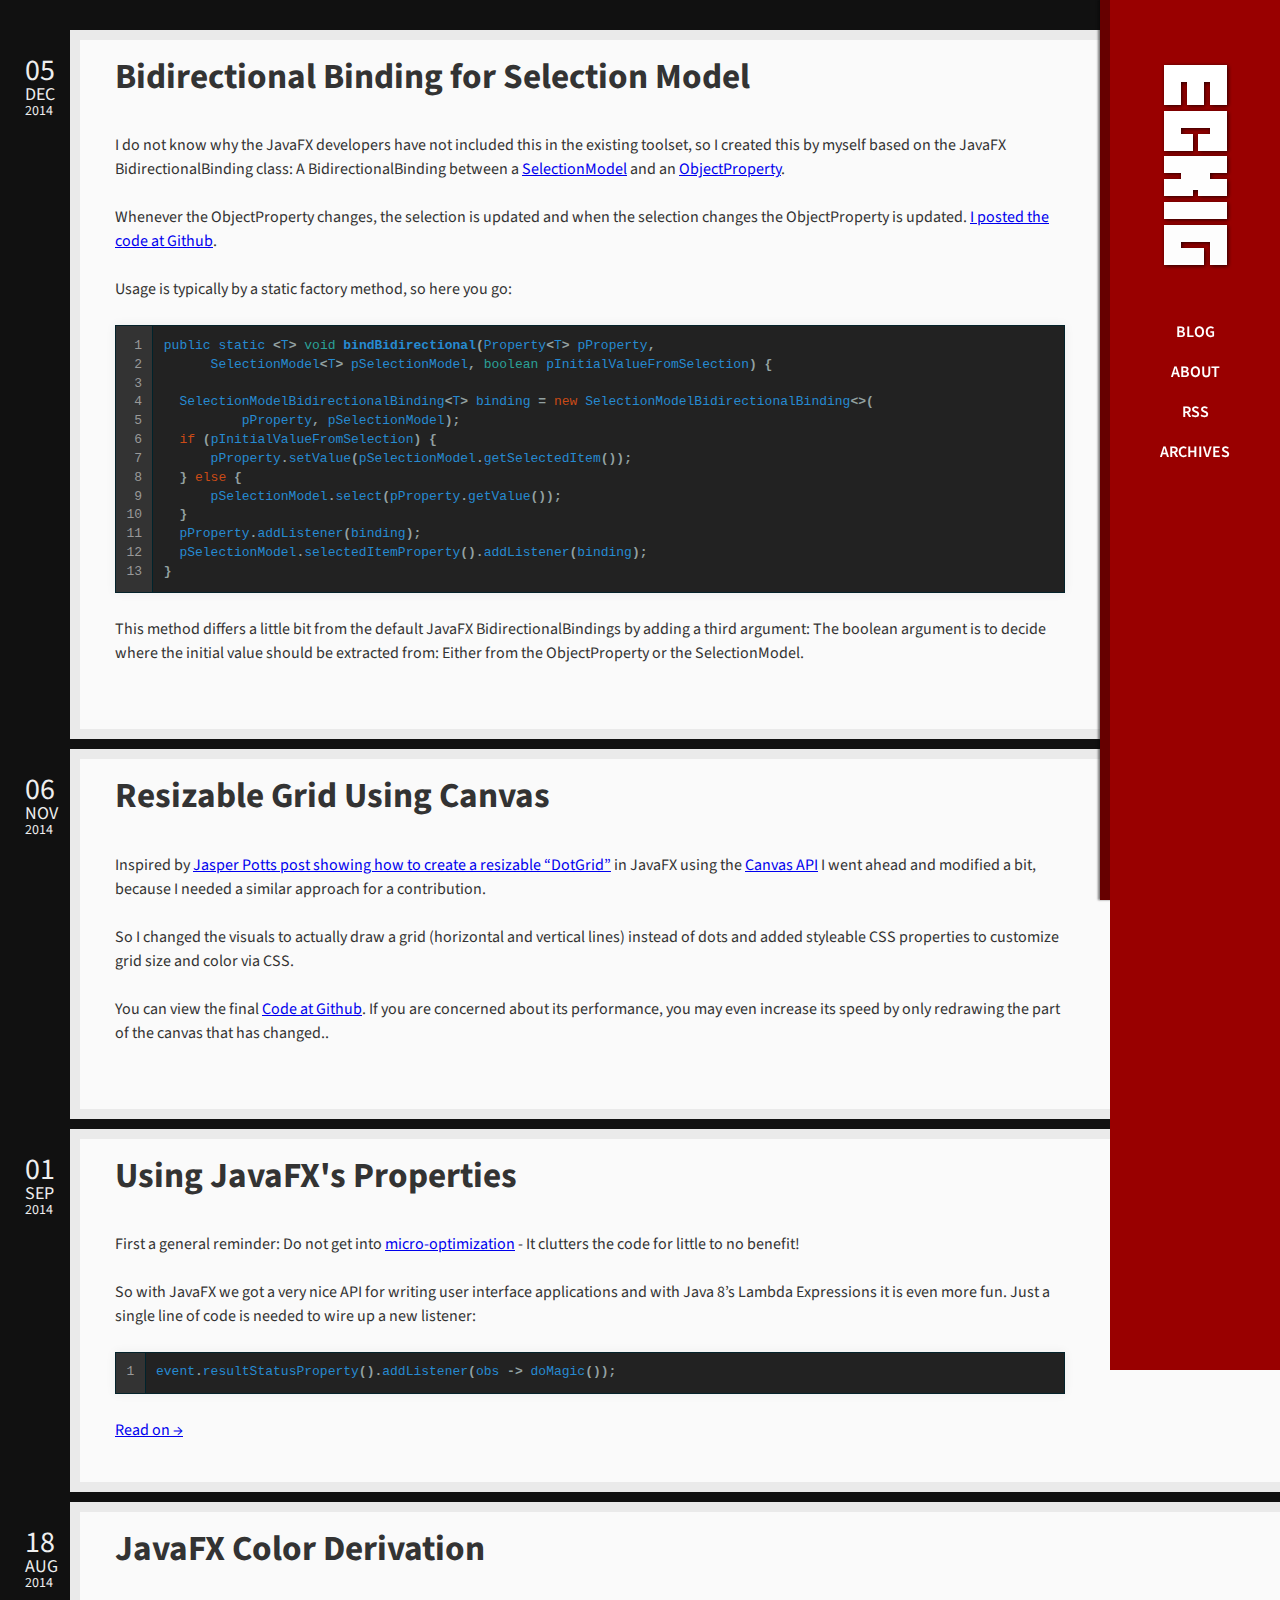
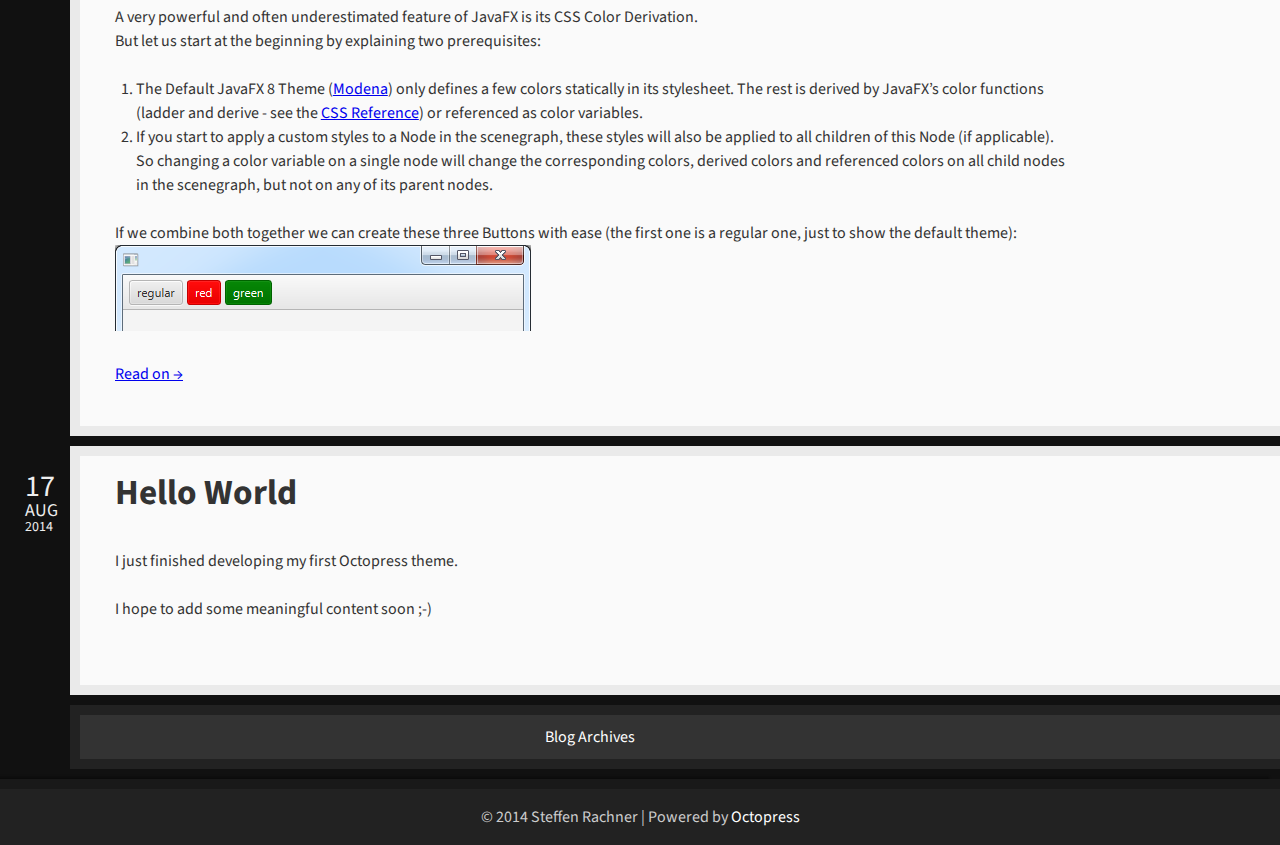
==== commit c5c519a4: "Site updated at 2014-12-05 07:05:21 UTC" ====
--- a/index.html
+++ b/index.html
@@ -48,6 +48,73 @@
     <article class="post format-standard"><div class="inner">
       <header>
 	
+	  <h1 class="entry-title"><a href="/blog/2014/12/05/bidirectional-binding-for-selection-model/">Bidirectional Binding for Selection Model</a></h1>
+	
+</header>
+
+  <p>I do not know why the JavaFX developers have not included this in the existing toolset, so I created this by myself based on the JavaFX BidirectionalBinding class: A BidirectionalBinding between a <a href="https://docs.oracle.com/javase/8/javafx/api/javafx/scene/control/SelectionModel.html">SelectionModel</a> and an <a href="https://docs.oracle.com/javase/8/javafx/api/javafx/beans/property/ObjectProperty.html">ObjectProperty</a>.</p>
+
+<p>Whenever the ObjectProperty changes, the selection is updated and when the selection changes the ObjectProperty is updated. <a href="https://gist.github.com/eckig/03c6c2d6920c69b79ad4">I posted the code at Github</a>.</p>
+
+<p>Usage is typically by a static factory method, so here you go:</p>
+
+<figure class='code'><figcaption><span></span></figcaption><div class="highlight"><table><tr><td class="gutter"><pre class="line-numbers"><span class='line-number'>1</span>
+<span class='line-number'>2</span>
+<span class='line-number'>3</span>
+<span class='line-number'>4</span>
+<span class='line-number'>5</span>
+<span class='line-number'>6</span>
+<span class='line-number'>7</span>
+<span class='line-number'>8</span>
+<span class='line-number'>9</span>
+<span class='line-number'>10</span>
+<span class='line-number'>11</span>
+<span class='line-number'>12</span>
+<span class='line-number'>13</span>
+</pre></td><td class='code'><pre><code class='java'><span class='line'><span class="kd">public</span> <span class="kd">static</span> <span class="o">&lt;</span><span class="n">T</span><span class="o">&gt;</span> <span class="kt">void</span> <span class="nf">bindBidirectional</span><span class="o">(</span><span class="n">Property</span><span class="o">&lt;</span><span class="n">T</span><span class="o">&gt;</span> <span class="n">pProperty</span><span class="o">,</span>
+</span><span class='line'>      <span class="n">SelectionModel</span><span class="o">&lt;</span><span class="n">T</span><span class="o">&gt;</span> <span class="n">pSelectionModel</span><span class="o">,</span> <span class="kt">boolean</span> <span class="n">pInitialValueFromSelection</span><span class="o">)</span> <span class="o">{</span>
+</span><span class='line'>
+</span><span class='line'>  <span class="n">SelectionModelBidirectionalBinding</span><span class="o">&lt;</span><span class="n">T</span><span class="o">&gt;</span> <span class="n">binding</span> <span class="o">=</span> <span class="k">new</span> <span class="n">SelectionModelBidirectionalBinding</span><span class="o">&lt;&gt;(</span>
+</span><span class='line'>          <span class="n">pProperty</span><span class="o">,</span> <span class="n">pSelectionModel</span><span class="o">);</span>
+</span><span class='line'>  <span class="k">if</span> <span class="o">(</span><span class="n">pInitialValueFromSelection</span><span class="o">)</span> <span class="o">{</span>
+</span><span class='line'>      <span class="n">pProperty</span><span class="o">.</span><span class="na">setValue</span><span class="o">(</span><span class="n">pSelectionModel</span><span class="o">.</span><span class="na">getSelectedItem</span><span class="o">());</span>
+</span><span class='line'>  <span class="o">}</span> <span class="k">else</span> <span class="o">{</span>
+</span><span class='line'>      <span class="n">pSelectionModel</span><span class="o">.</span><span class="na">select</span><span class="o">(</span><span class="n">pProperty</span><span class="o">.</span><span class="na">getValue</span><span class="o">());</span>
+</span><span class='line'>  <span class="o">}</span>
+</span><span class='line'>  <span class="n">pProperty</span><span class="o">.</span><span class="na">addListener</span><span class="o">(</span><span class="n">binding</span><span class="o">);</span>
+</span><span class='line'>  <span class="n">pSelectionModel</span><span class="o">.</span><span class="na">selectedItemProperty</span><span class="o">().</span><span class="na">addListener</span><span class="o">(</span><span class="n">binding</span><span class="o">);</span>
+</span><span class='line'><span class="o">}</span>
+</span></code></pre></td></tr></table></div></figure>
+
+
+<p></p>
+
+<p>This method differs a little bit from the default JavaFX BidirectionalBindings by adding a third argument: The boolean argument is to decide where the initial value should be extracted from: Either from the ObjectProperty or the SelectionModel.</p>
+
+  
+    
+
+	<time class='entry-date' datetime='2014-12-05T08:03:23+01:00'>
+	  <span class='date'>
+		<span class='date-day'>05</span>
+		<span class='date-month'>Dec</span>
+		<span class='date-year'>2014</span>
+	  </span>
+	</time>
+
+
+  
+  
+  
+  
+
+
+    </div></article>
+  
+  
+    <article class="post format-standard"><div class="inner">
+      <header>
+	
 	  <h1 class="entry-title"><a href="/blog/2014/11/06/resizable-grid-using-canvas/">Resizable Grid Using Canvas</a></h1>
 	
 </header>
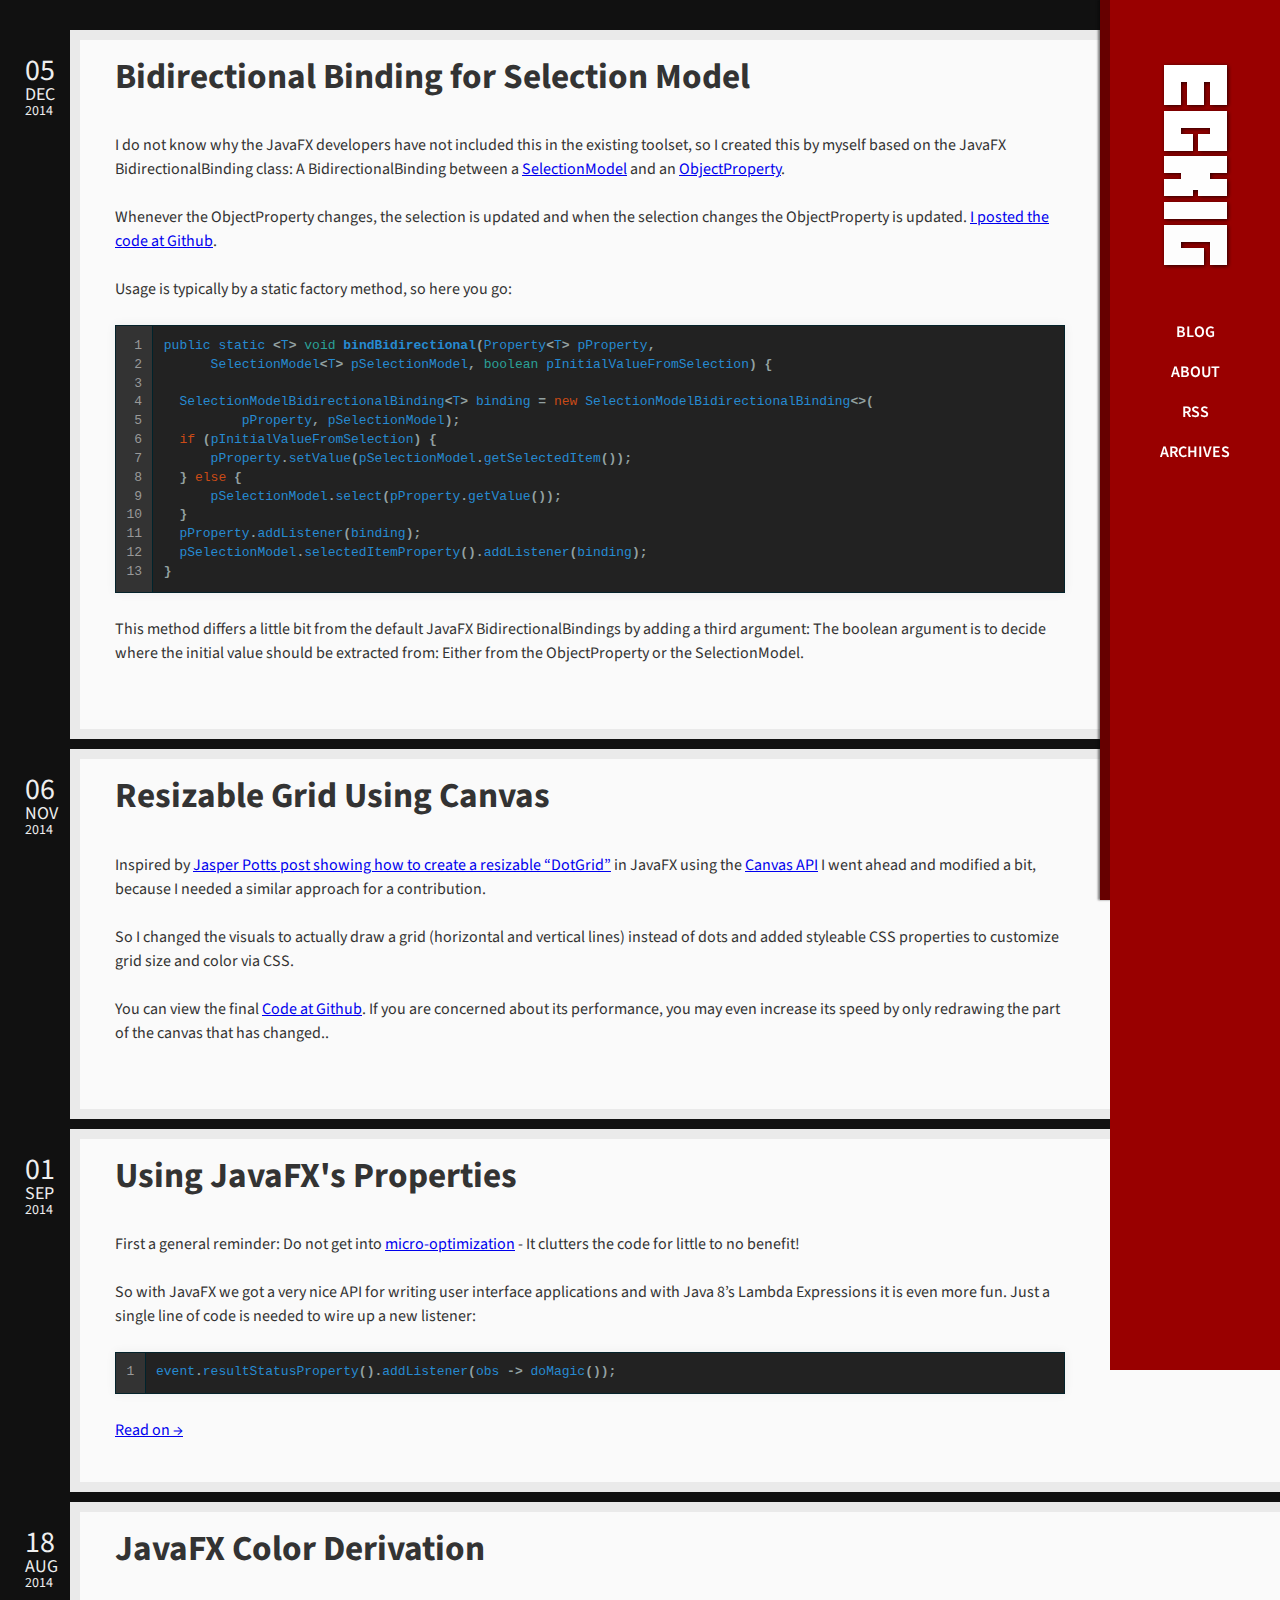
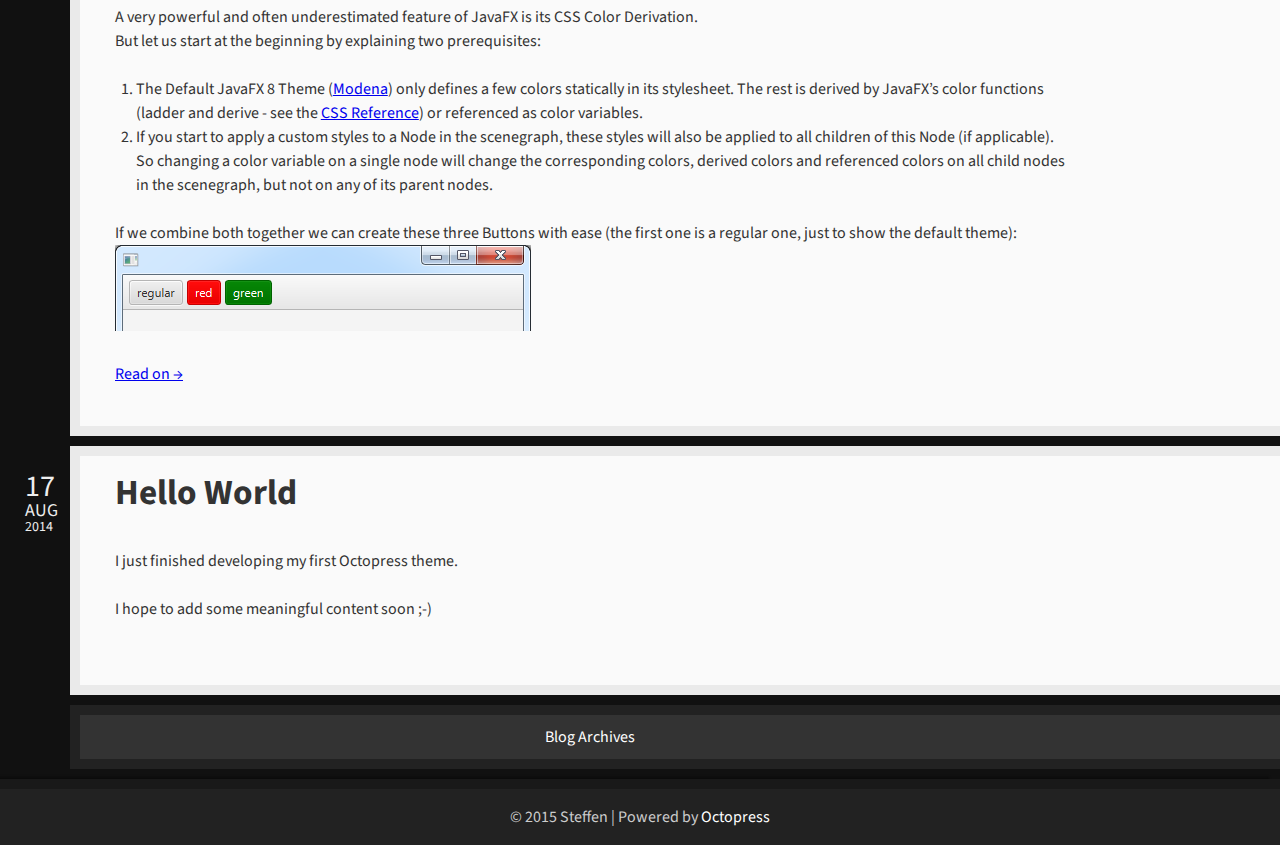
==== commit 7b5290ca: "Site updated at 2015-05-09 08:20:29 UTC" ====
--- a/index.html
+++ b/index.html
@@ -276,7 +276,7 @@
 
   </div>
   <footer id="footer" role="contentinfo"><div class="inner">
-	<p>&copy; 2014 Steffen Rachner | <span class="credit">Powered by <a href="http://octopress.org">Octopress</a></span></p>
+	<p>&copy; 2015 Steffen | <span class="credit">Powered by <a href="http://octopress.org">Octopress</a></span></p>
 </div></footer>
   
 
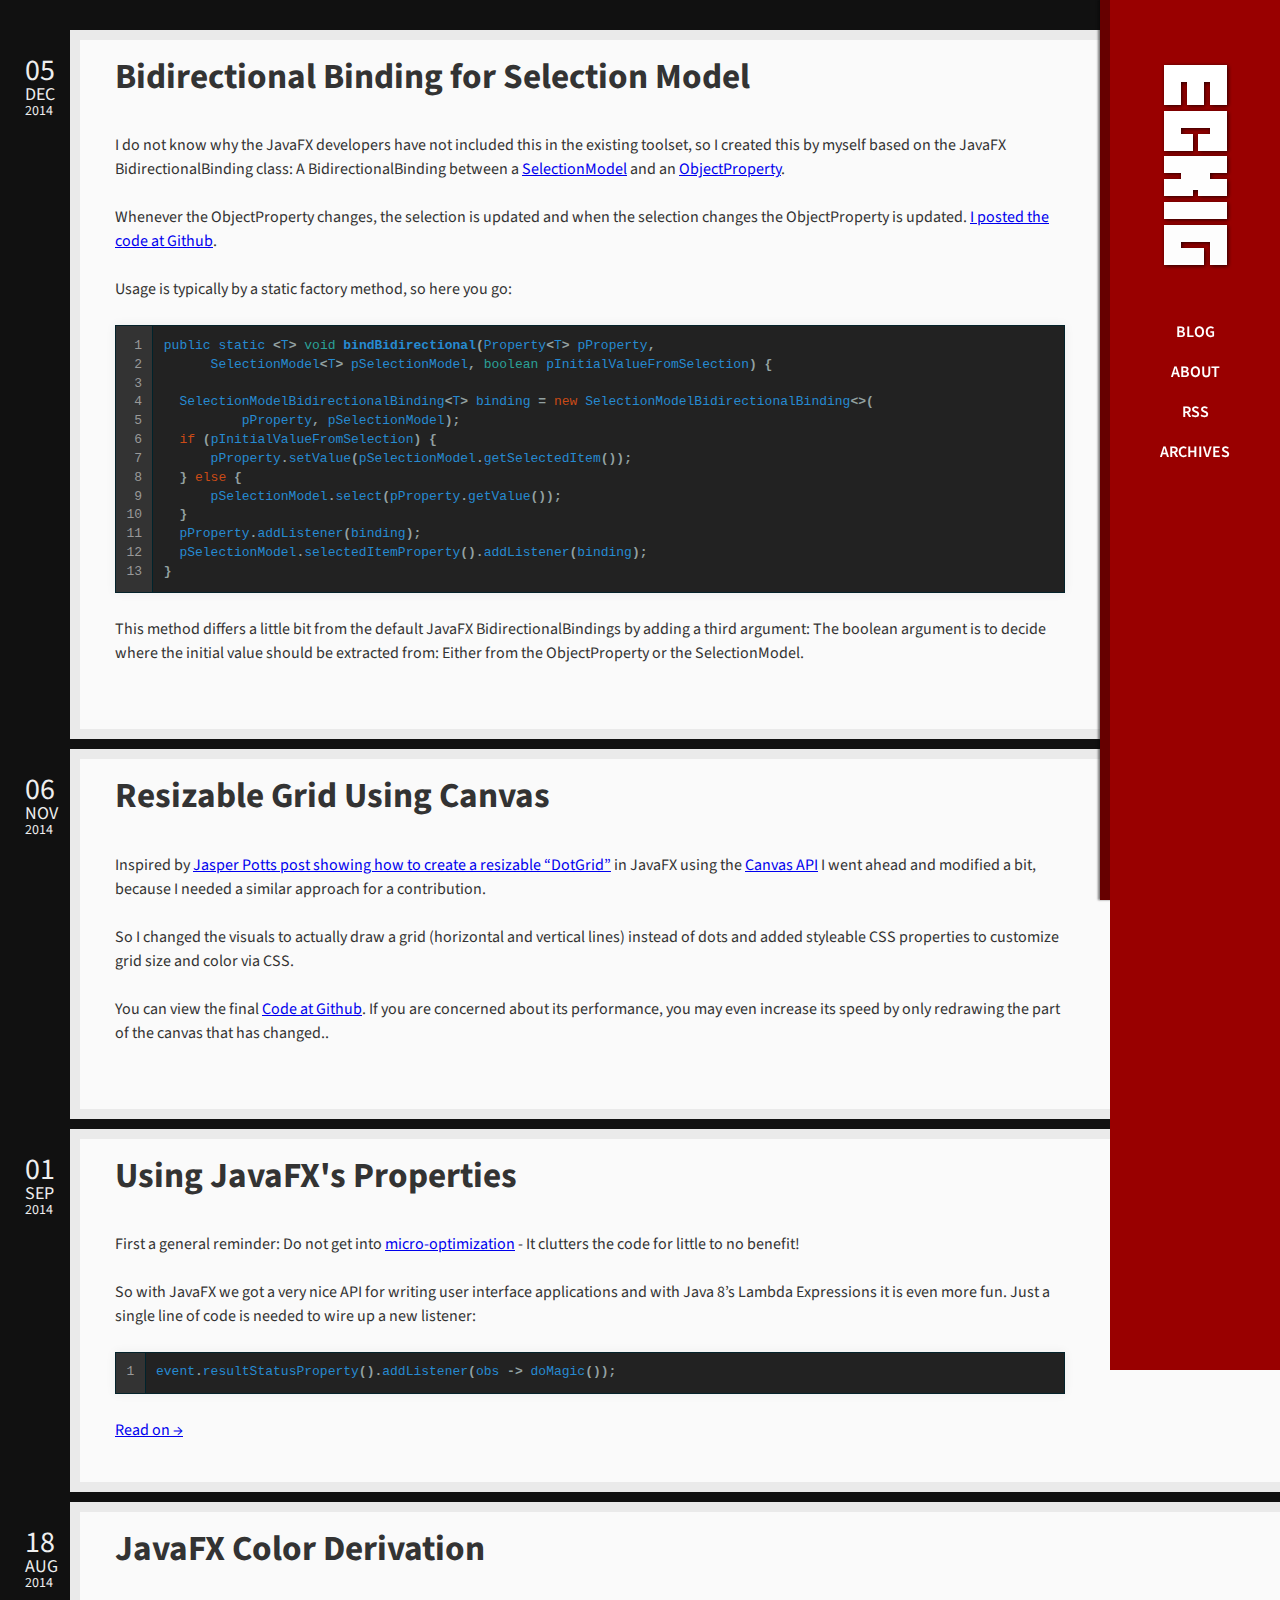
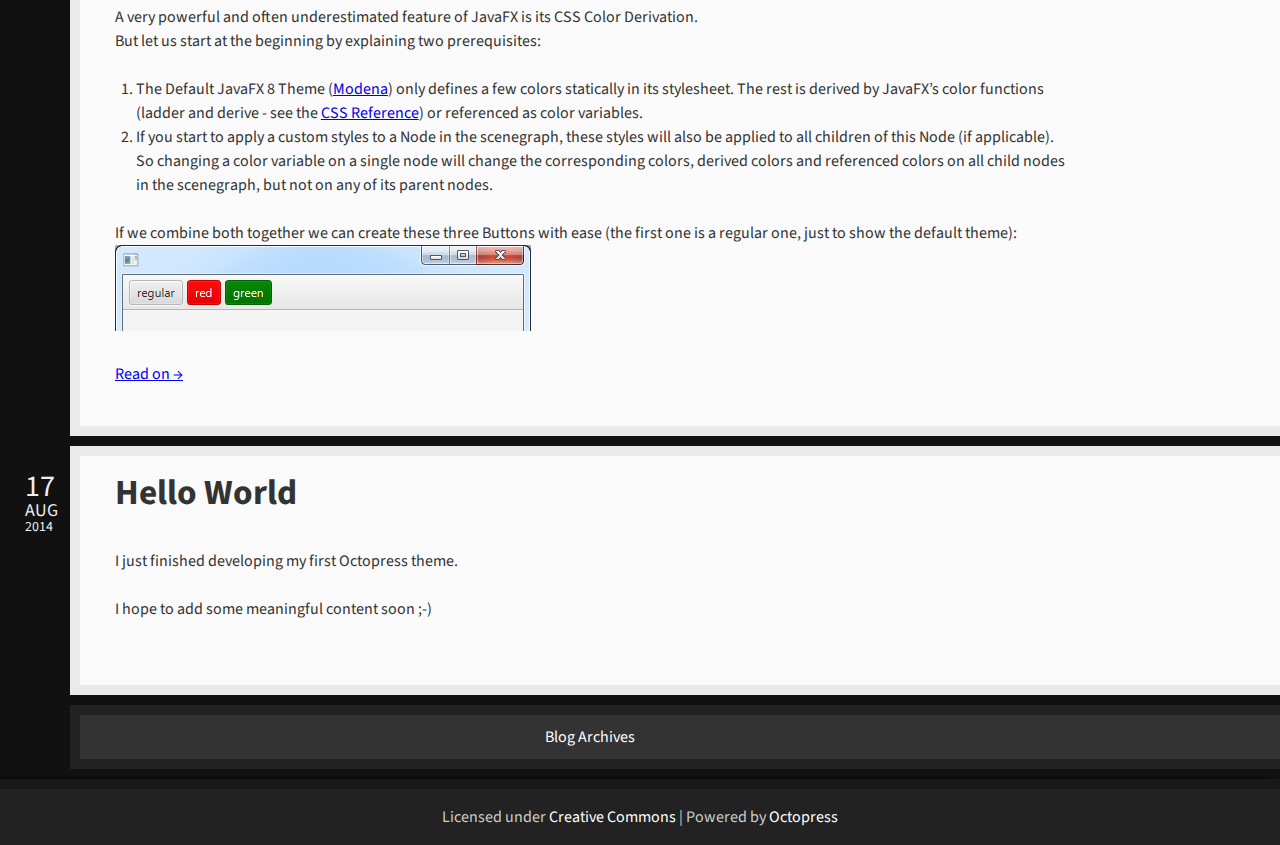
==== commit 52917caf: "Site updated at 2015-05-10 07:20:20 UTC" ====
--- a/index.html
+++ b/index.html
@@ -276,7 +276,7 @@
 
   </div>
   <footer id="footer" role="contentinfo"><div class="inner">
-	<p>&copy; 2015 Steffen | <span class="credit">Powered by <a href="http://octopress.org">Octopress</a></span></p>
+	<p>Licensed under <a rel="license" href="http://creativecommons.org/licenses/by-sa/4.0/">Creative Commons</a> | <span class="credit">Powered by <a href="http://octopress.org">Octopress</a></span></p>
 </div></footer>
   
 
